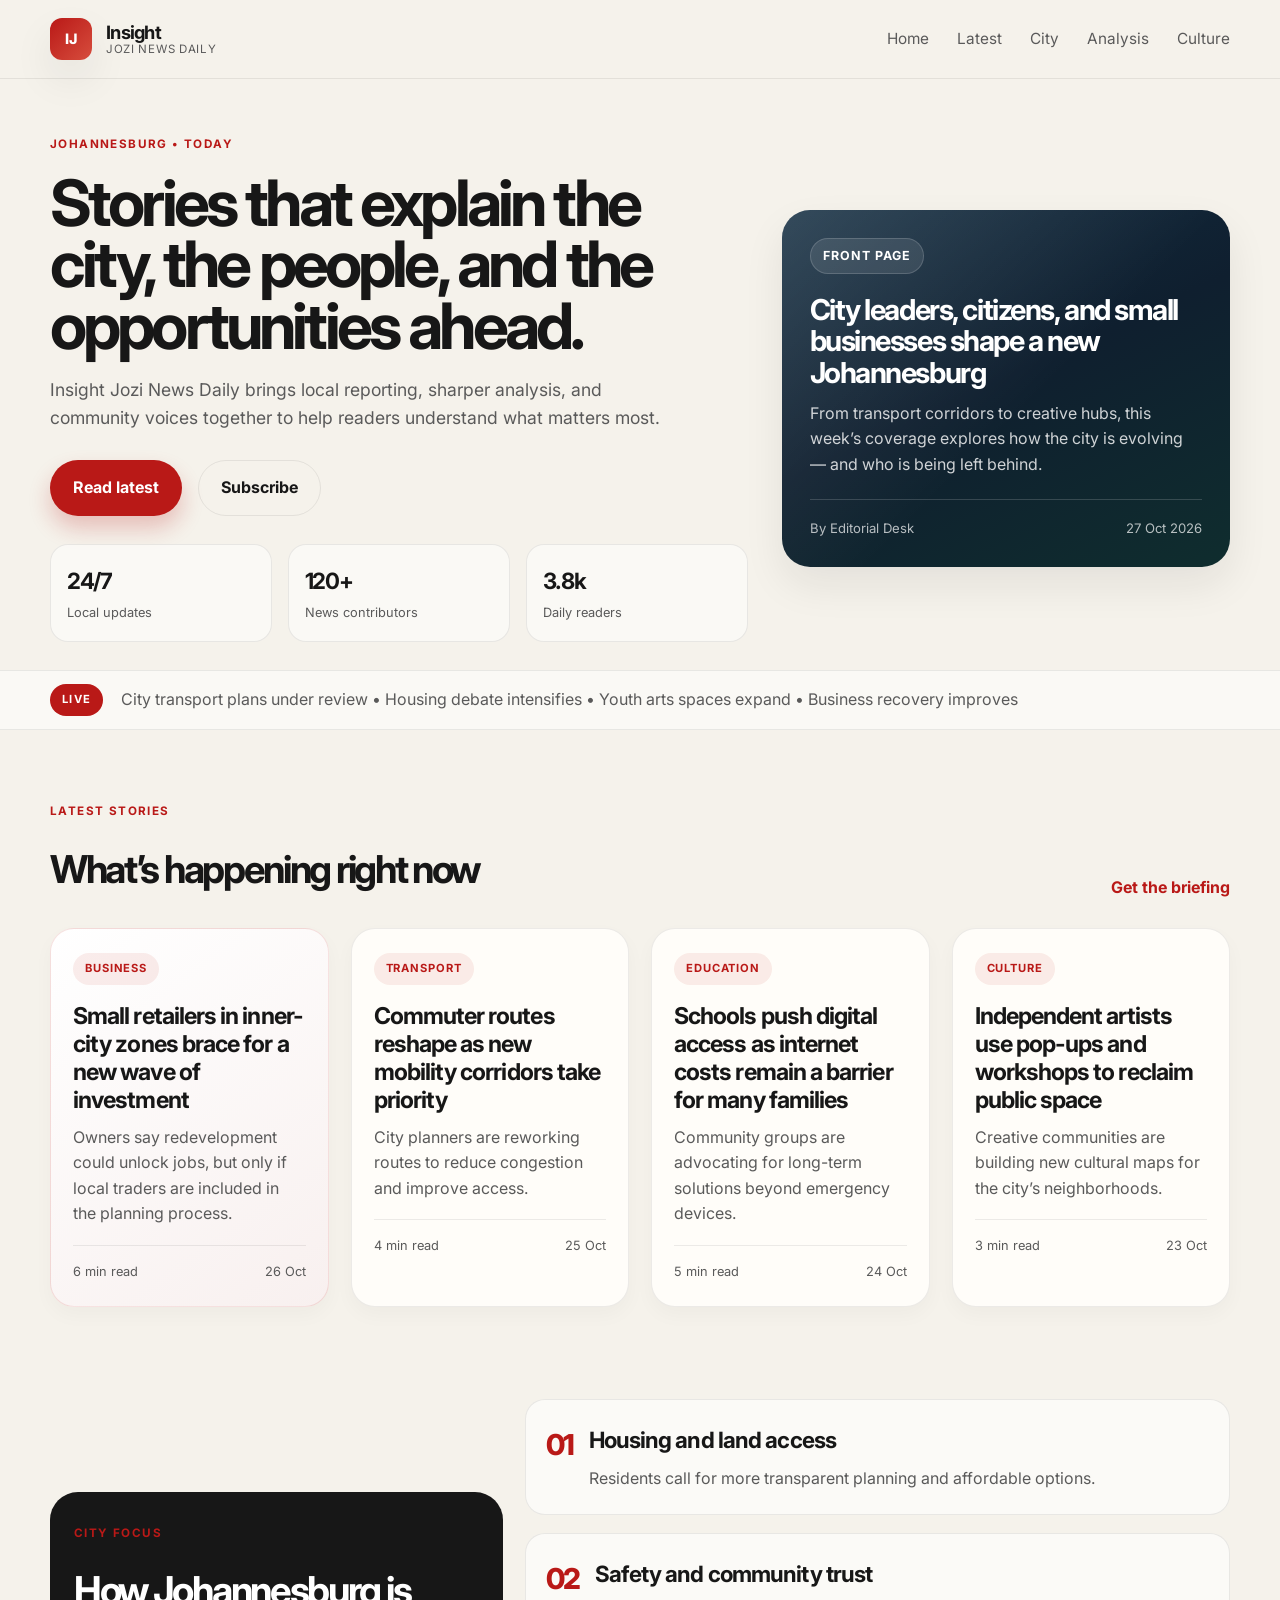
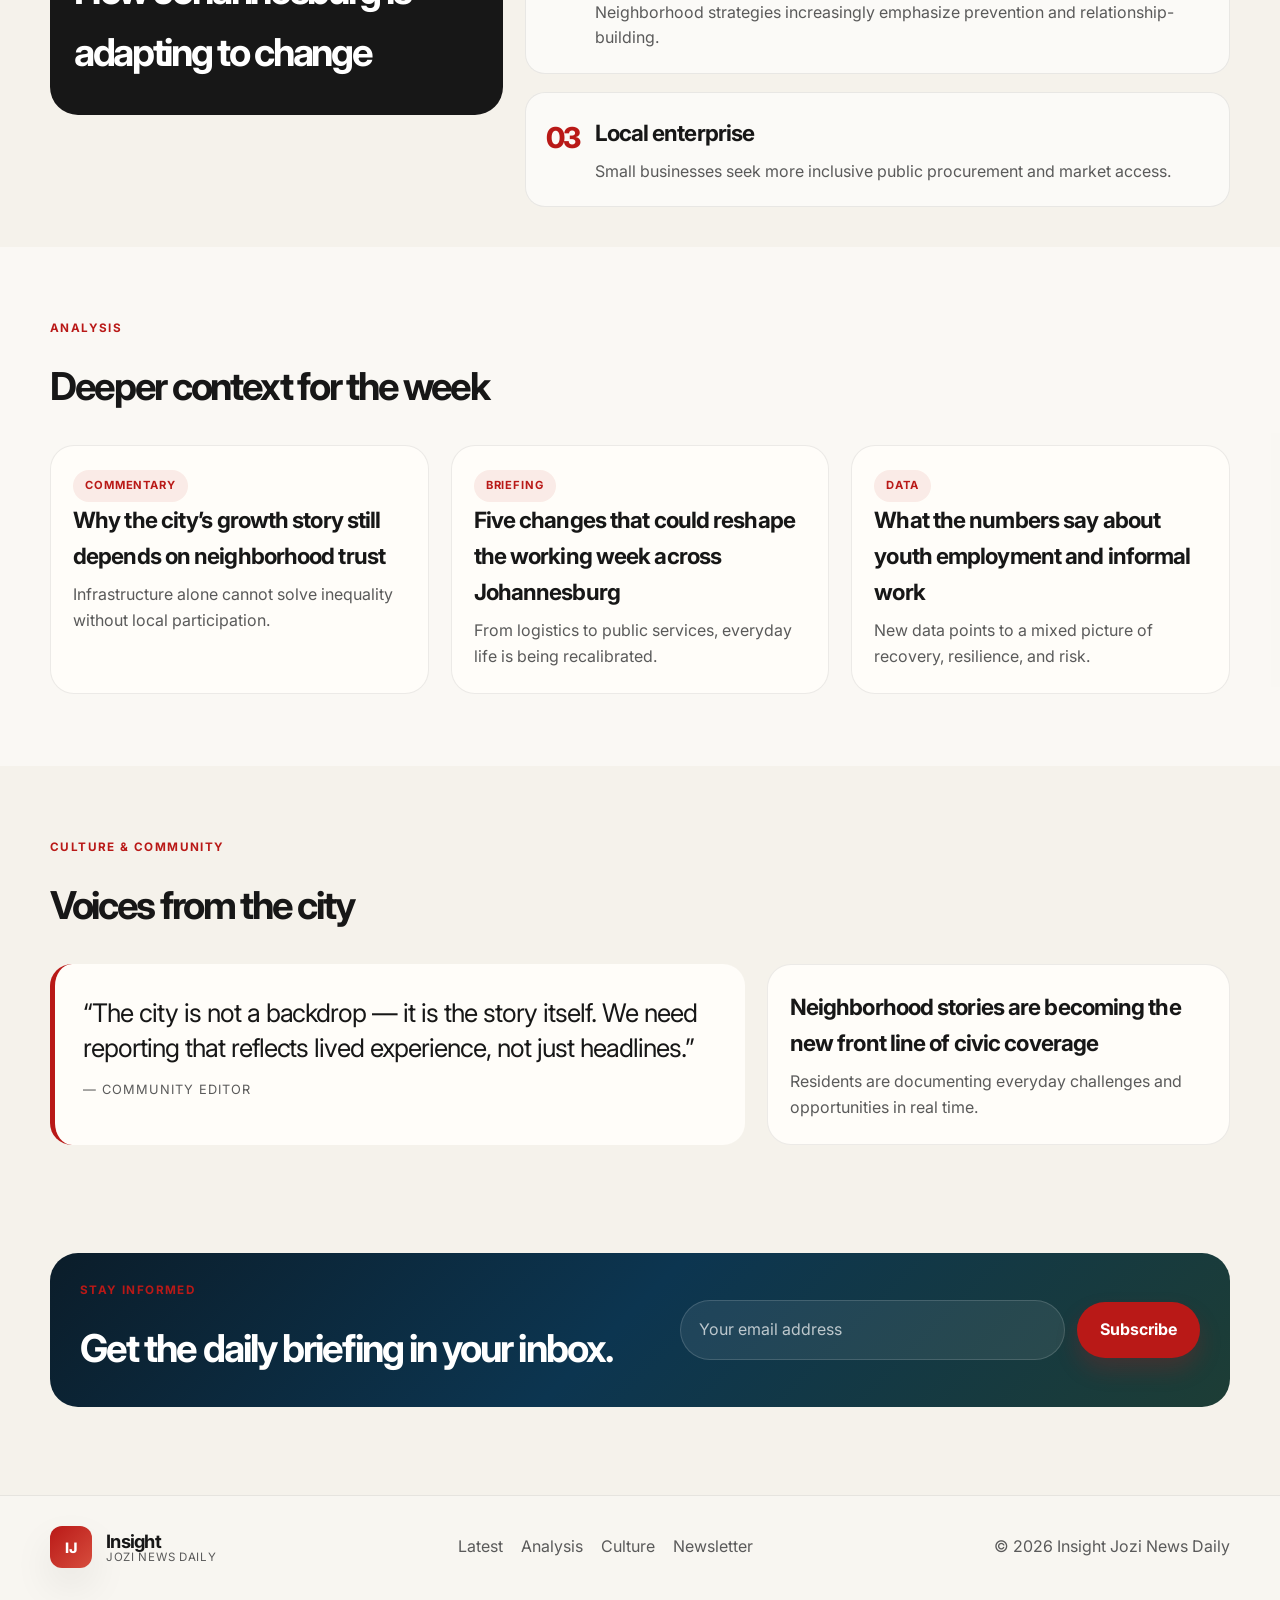
==== index.html @ 7a49689f "Create the initial static website for Insight Jozi News Daily and configure it for Netlify deploymen" ====
<!DOCTYPE html>
<html lang="en">
  <head>
    <meta charset="UTF-8" />
    <meta name="viewport" content="width=device-width, initial-scale=1.0" />
    <meta
      name="description"
      content="Insight Jozi News Daily — independent reporting, local stories, and community insight from Johannesburg."
    />
    <title>Insight Jozi News Daily</title>
    <link rel="preconnect" href="https://fonts.googleapis.com" />
    <link rel="preconnect" href="https://fonts.gstatic.com" crossorigin />
    <link
      href="https://fonts.googleapis.com/css2?family=Inter:wght@400;500;600;700;800;900&display=swap"
      rel="stylesheet"
    />
    <link rel="stylesheet" href="styles.css" />
  </head>
  <body>
    <header class="site-header">
      <div class="container nav-wrap">
        <a class="brand" href="#top" aria-label="Insight Jozi News Daily home">
          <span class="brand-mark">IJ</span>
          <span class="brand-text">
            <strong>Insight</strong>
            <small>Jozi News Daily</small>
          </span>
        </a>

        <nav class="main-nav" aria-label="Main navigation">
          <a href="#top">Home</a>
          <a href="#latest">Latest</a>
          <a href="#cities">City</a>
          <a href="#analysis">Analysis</a>
          <a href="#culture">Culture</a>
        </nav>

        <button class="menu-toggle" aria-label="Toggle menu">Menu</button>
      </div>
    </header>

    <main id="top">
      <section class="hero">
        <div class="container hero-grid">
          <div class="hero-copy">
            <p class="eyebrow">Johannesburg • Today</p>
            <h1>Stories that explain the city, the people, and the opportunities ahead.</h1>
            <p class="lede">
              Insight Jozi News Daily brings local reporting, sharper analysis, and
              community voices together to help readers understand what matters most.
            </p>
            <div class="hero-actions">
              <a class="btn btn-primary" href="#latest">Read latest</a>
              <a class="btn btn-secondary" href="#newsletter">Subscribe</a>
            </div>
            <ul class="hero-meta" aria-label="Key metrics">
              <li><strong>24/7</strong><span>Local updates</span></li>
              <li><strong>120+</strong><span>News contributors</span></li>
              <li><strong>3.8k</strong><span>Daily readers</span></li>
            </ul>
          </div>

          <aside class="hero-feature">
            <div class="feature-badge">Front page</div>
            <h2>City leaders, citizens, and small businesses shape a new Johannesburg</h2>
            <p>
              From transport corridors to creative hubs, this week’s coverage explores
              how the city is evolving — and who is being left behind.
            </p>
            <div class="feature-footer">
              <span>By Editorial Desk</span>
              <time datetime="2026-10-27">27 Oct 2026</time>
            </div>
          </aside>
        </div>
      </section>

      <section class="ticker">
        <div class="container ticker-inner">
          <span>Live</span>
          <div class="ticker-track">
            <p>City transport plans under review • Housing debate intensifies • Youth arts spaces expand • Business recovery improves</p>
          </div>
        </div>
      </section>

      <section id="latest" class="content-section">
        <div class="container section-head">
          <div>
            <p class="eyebrow">Latest stories</p>
            <h2>What’s happening right now</h2>
          </div>
          <a href="#newsletter" class="section-link">Get the briefing</a>
        </div>

        <div class="container cards-grid">
          <article class="story-card featured-story">
            <div class="story-tag">Business</div>
            <h3>Small retailers in inner-city zones brace for a new wave of investment</h3>
            <p>
              Owners say redevelopment could unlock jobs, but only if local traders are
              included in the planning process.
            </p>
            <div class="story-meta">
              <span>6 min read</span>
              <time datetime="2026-10-26">26 Oct</time>
            </div>
          </article>

          <article class="story-card">
            <div class="story-tag">Transport</div>
            <h3>Commuter routes reshape as new mobility corridors take priority</h3>
            <p>City planners are reworking routes to reduce congestion and improve access.</p>
            <div class="story-meta">
              <span>4 min read</span>
              <time datetime="2026-10-25">25 Oct</time>
            </div>
          </article>

          <article class="story-card">
            <div class="story-tag">Education</div>
            <h3>Schools push digital access as internet costs remain a barrier for many families</h3>
            <p>Community groups are advocating for long-term solutions beyond emergency devices.</p>
            <div class="story-meta">
              <span>5 min read</span>
              <time datetime="2026-10-24">24 Oct</time>
            </div>
          </article>

          <article class="story-card">
            <div class="story-tag">Culture</div>
            <h3>Independent artists use pop-ups and workshops to reclaim public space</h3>
            <p>Creative communities are building new cultural maps for the city’s neighborhoods.</p>
            <div class="story-meta">
              <span>3 min read</span>
              <time datetime="2026-10-23">23 Oct</time>
            </div>
          </article>
        </div>
      </section>

      <section id="cities" class="spotlight">
        <div class="container spotlight-grid">
          <div class="spotlight-panel">
            <p class="eyebrow">City focus</p>
            <h2>How Johannesburg is adapting to change</h2>
          </div>

          <div class="spotlight-list">
            <div class="spotlight-item">
              <span class="item-number">01</span>
              <div>
                <h3>Housing and land access</h3>
                <p>Residents call for more transparent planning and affordable options.</p>
              </div>
            </div>
            <div class="spotlight-item">
              <span class="item-number">02</span>
              <div>
                <h3>Safety and community trust</h3>
                <p>Neighborhood strategies increasingly emphasize prevention and relationship-building.</p>
              </div>
            </div>
            <div class="spotlight-item">
              <span class="item-number">03</span>
              <div>
                <h3>Local enterprise</h3>
                <p>Small businesses seek more inclusive public procurement and market access.</p>
              </div>
            </div>
          </div>
        </div>
      </section>

      <section id="analysis" class="content-section alt-bg">
        <div class="container section-head">
          <div>
            <p class="eyebrow">Analysis</p>
            <h2>Deeper context for the week</h2>
          </div>
        </div>

        <div class="container analysis-grid">
          <article class="analysis-card">
            <span class="badge">Commentary</span>
            <h3>Why the city’s growth story still depends on neighborhood trust</h3>
            <p>Infrastructure alone cannot solve inequality without local participation.</p>
          </article>
          <article class="analysis-card">
            <span class="badge">Briefing</span>
            <h3>Five changes that could reshape the working week across Johannesburg</h3>
            <p>From logistics to public services, everyday life is being recalibrated.</p>
          </article>
          <article class="analysis-card">
            <span class="badge">Data</span>
            <h3>What the numbers say about youth employment and informal work</h3>
            <p>New data points to a mixed picture of recovery, resilience, and risk.</p>
          </article>
        </div>
      </section>

      <section id="culture" class="content-section">
        <div class="container section-head">
          <div>
            <p class="eyebrow">Culture & community</p>
            <h2>Voices from the city</h2>
          </div>
        </div>

        <div class="container quote-grid">
          <blockquote>
            “The city is not a backdrop — it is the story itself. We need reporting that reflects lived experience, not just headlines.”
            <cite>— Community editor</cite>
          </blockquote>
          <div class="mini-article">
            <h3>Neighborhood stories are becoming the new front line of civic coverage</h3>
            <p>Residents are documenting everyday challenges and opportunities in real time.</p>
          </div>
        </div>
      </section>

      <section id="newsletter" class="newsletter">
        <div class="container newsletter-wrap">
          <div>
            <p class="eyebrow">Stay informed</p>
            <h2>Get the daily briefing in your inbox.</h2>
          </div>
          <form class="newsletter-form">
            <label class="sr-only" for="email">Email address</label>
            <input id="email" type="email" placeholder="Your email address" />
            <button type="submit" class="btn btn-primary">Subscribe</button>
          </form>
        </div>
      </section>
    </main>

    <footer class="site-footer">
      <div class="container footer-wrap">
        <div>
          <a class="brand footer-brand" href="#top">
            <span class="brand-mark">IJ</span>
            <span class="brand-text">
              <strong>Insight</strong>
              <small>Jozi News Daily</small>
            </span>
          </a>
        </div>
        <div class="footer-links">
          <a href="#latest">Latest</a>
          <a href="#analysis">Analysis</a>
          <a href="#culture">Culture</a>
          <a href="#newsletter">Newsletter</a>
        </div>
        <p>© 2026 Insight Jozi News Daily</p>
      </div>
    </footer>

    <script src="script.js"></script>
  </body>
</html>
---- styles.css ----
:root {
  --bg: #f5f2eb;
  --panel: #fffdf9;
  --panel-strong: #fff;
  --ink: #171717;
  --muted: #5a5a5a;
  --primary: #b91917;
  --primary-deep: #7f0d0d;
  --accent: #0e3a5c;
  --line: rgba(23, 23, 23, 0.08);
  --shadow: 0 18px 40px rgba(24, 24, 24, 0.08);
}

* {
  box-sizing: border-box;
}

html {
  scroll-behavior: smooth;
}

body {
  margin: 0;
  font-family: "Inter", sans-serif;
  background: var(--bg);
  color: var(--ink);
  line-height: 1.6;
}

a {
  color: inherit;
  text-decoration: none;
}

img {
  max-width: 100%;
  display: block;
}

button,
input {
  font: inherit;
}

.container {
  width: min(1180px, calc(100% - 32px));
  margin: 0 auto;
}

.site-header {
  position: sticky;
  top: 0;
  z-index: 10;
  background: rgba(245, 242, 235, 0.9);
  backdrop-filter: blur(8px);
  border-bottom: 1px solid var(--line);
}

.nav-wrap {
  display: flex;
  align-items: center;
  justify-content: space-between;
  min-height: 78px;
  gap: 24px;
}

.brand {
  display: inline-flex;
  align-items: center;
  gap: 14px;
}

.brand-mark {
  width: 42px;
  height: 42px;
  display: grid;
  place-items: center;
  border-radius: 12px;
  background: linear-gradient(135deg, var(--primary), #d74d3d);
  color: white;
  font-weight: 800;
  font-size: 0.9rem;
  box-shadow: var(--shadow);
}

.brand-text {
  display: flex;
  flex-direction: column;
  line-height: 1.05;
}

.brand-text strong {
  font-size: 1.15rem;
  letter-spacing: -0.04em;
}

.brand-text small {
  font-size: 0.72rem;
  color: var(--muted);
  letter-spacing: 0.06em;
  text-transform: uppercase;
}

.main-nav {
  display: flex;
  align-items: center;
  gap: 28px;
  color: var(--muted);
  font-size: 0.96rem;
}

.main-nav a {
  position: relative;
}

.main-nav a::after {
  content: "";
  position: absolute;
  left: 0;
  bottom: -8px;
  width: 100%;
  height: 2px;
  background: var(--primary);
  transform: scaleX(0);
  transform-origin: left;
  transition: transform 0.2s ease;
}

.main-nav a:hover::after,
.main-nav a:focus-visible::after {
  transform: scaleX(1);
}

.menu-toggle {
  display: none;
  border: 1px solid var(--line);
  background: rgba(255, 255, 255, 0.5);
  padding: 10px 14px;
  border-radius: 999px;
  cursor: pointer;
}

.hero {
  padding: 56px 0 28px;
}

.hero-grid {
  display: grid;
  grid-template-columns: 1.4fr 0.9fr;
  align-items: center;
  gap: 34px;
}

.eyebrow {
  margin: 0 0 18px;
  text-transform: uppercase;
  letter-spacing: 0.12em;
  font-size: 0.73rem;
  color: var(--primary);
  font-weight: 700;
}

.hero-copy h1 {
  margin: 0;
  font-size: clamp(2.7rem, 5vw, 5rem);
  line-height: 0.96;
  letter-spacing: -0.06em;
}

.lede {
  max-width: 620px;
  margin: 20px 0 0;
  font-size: 1.1rem;
  color: var(--muted);
}

.hero-actions {
  display: flex;
  flex-wrap: wrap;
  gap: 16px;
  margin-top: 28px;
}

.btn {
  display: inline-flex;
  align-items: center;
  justify-content: center;
  padding: 14px 22px;
  border: 1px solid transparent;
  border-radius: 999px;
  font-weight: 700;
  transition: transform 0.2s ease, box-shadow 0.2s ease;
}

.btn:hover,
.btn:focus-visible {
  transform: translateY(-1px);
}

.btn-primary {
  background: var(--primary);
  color: white;
  box-shadow: 0 12px 22px rgba(185, 25, 23, 0.24);
}

.btn-secondary {
  background: transparent;
  border-color: var(--line);
  color: var(--ink);
}

.hero-meta {
  list-style: none;
  padding: 0;
  margin: 28px 0 0;
  display: grid;
  grid-template-columns: repeat(3, minmax(0, 1fr));
  gap: 16px;
}

.hero-meta li {
  background: rgba(255, 255, 255, 0.5);
  border: 1px solid var(--line);
  border-radius: 18px;
  padding: 18px 16px;
  display: flex;
  flex-direction: column;
  gap: 4px;
}

.hero-meta strong {
  font-size: 1.4rem;
  letter-spacing: -0.06em;
}

.hero-meta span {
  color: var(--muted);
  font-size: 0.8rem;
}

.hero-feature {
  background: linear-gradient(155deg, #132d41, #0f1f2f 48%, #0f2d2e 100%);
  color: white;
  padding: 28px;
  border-radius: 28px;
  box-shadow: var(--shadow);
  position: relative;
  overflow: hidden;
}

.hero-feature::before {
  content: "";
  position: absolute;
  inset: 0;
  background: linear-gradient(135deg, rgba(255,255,255,0.14), transparent 55%);
}

.hero-feature > * {
  position: relative;
  z-index: 1;
}

.feature-badge {
  display: inline-block;
  background: rgba(255,255,255,0.1);
  border: 1px solid rgba(255,255,255,0.16);
  border-radius: 999px;
  padding: 7px 12px;
  font-size: 0.78rem;
  font-weight: 700;
  letter-spacing: 0.08em;
  text-transform: uppercase;
}

.hero-feature h2 {
  margin: 20px 0 12px;
  font-size: clamp(1.8rem, 2vw, 2.5rem);
  line-height: 1.1;
  letter-spacing: -0.05em;
}

.hero-feature p {
  margin: 0;
  color: rgba(255,255,255,0.8);
}

.feature-footer {
  margin-top: 22px;
  padding-top: 18px;
  border-top: 1px solid rgba(255,255,255,0.16);
  display: flex;
  justify-content: space-between;
  gap: 12px;
  font-size: 0.82rem;
  color: rgba(255,255,255,0.7);
}

.ticker {
  border-top: 1px solid var(--line);
  border-bottom: 1px solid var(--line);
  background: rgba(255,255,255,0.48);
}

.ticker-inner {
  display: flex;
  align-items: center;
  gap: 18px;
  min-height: 58px;
}

.ticker-inner > span {
  background: var(--primary);
  color: white;
  border-radius: 999px;
  padding: 7px 12px;
  font-size: 0.7rem;
  text-transform: uppercase;
  letter-spacing: 0.12em;
  font-weight: 700;
}

.ticker-track {
  overflow: hidden;
  white-space: nowrap;
}

.ticker-track p {
  margin: 0;
  color: var(--muted);
  animation: pulseScroll 18s linear infinite;
}

@keyframes pulseScroll {
  0% {
    transform: translateX(0);
  }
  100% {
    transform: translateX(-18%);
  }
}

.content-section {
  padding: 72px 0;
}

.section-head {
  display: flex;
  align-items: end;
  justify-content: space-between;
  gap: 20px;
  margin-bottom: 28px;
}

.section-head h2 {
  margin: 0;
  font-size: clamp(2rem, 3vw, 2.7rem);
  letter-spacing: -0.06em;
}

.section-link {
  color: var(--primary);
  font-weight: 700;
}

.cards-grid {
  display: grid;
  grid-template-columns: repeat(4, minmax(0, 1fr));
  gap: 22px;
}

.story-card {
  background: var(--panel);
  border: 1px solid var(--line);
  border-radius: 24px;
  padding: 24px 22px;
  box-shadow: 0 8px 20px rgba(23, 23, 23, 0.03);
}

.featured-story {
  background: linear-gradient(145deg, #fff, #f8f0ef);
  border-color: rgba(185, 25, 23, 0.12);
}

.story-tag,
.badge {
  display: inline-block;
  background: rgba(185, 25, 23, 0.08);
  color: var(--primary);
  border-radius: 999px;
  font-size: 0.7rem;
  font-weight: 700;
  padding: 7px 12px;
  letter-spacing: 0.08em;
  text-transform: uppercase;
}

.story-card h3 {
  margin: 18px 0 10px;
  font-size: 1.45rem;
  line-height: 1.2;
  letter-spacing: -0.04em;
}

.story-card p,
.analysis-card p,
.mini-article p,
.spotlight-item p {
  margin: 0;
  color: var(--muted);
}

.story-meta {
  margin-top: 18px;
  padding-top: 16px;
  border-top: 1px solid var(--line);
  display: flex;
  justify-content: space-between;
  gap: 12px;
  color: var(--muted);
  font-size: 0.8rem;
}

.spotlight {
  padding: 20px 0 40px;
}

.spotlight-grid {
  display: grid;
  grid-template-columns: 0.9fr 1.4fr;
  gap: 22px;
  align-items: center;
}

.spotlight-panel {
  background: var(--ink);
  color: white;
  border-radius: 28px;
  padding: 32px 24px;
}

.spotlight-panel h2 {
  margin: 0;
  letter-spacing: -0.06em;
  font-size: clamp(2rem, 3vw, 2.8rem);
}

.spotlight-list {
  display: grid;
  gap: 18px;
}

.spotlight-item {
  display: grid;
  grid-template-columns: auto 1fr;
  gap: 16px;
  padding: 22px 20px;
  background: rgba(255,255,255,0.58);
  border: 1px solid var(--line);
  border-radius: 20px;
}

.item-number {
  color: var(--primary);
  font-weight: 800;
  font-size: 1.8rem;
  letter-spacing: -0.08em;
}

.spotlight-item h3,
.analysis-card h3,
.mini-article h3 {
  margin: 0 0 8px;
  letter-spacing: -0.04em;
  font-size: 1.4rem;
}

.alt-bg {
  background: rgba(255,255,255,0.42);
}

.analysis-grid {
  display: grid;
  grid-template-columns: repeat(3, minmax(0, 1fr));
  gap: 22px;
}

.analysis-card,
.mini-article {
  background: var(--panel);
  border: 1px solid var(--line);
  border-radius: 24px;
  padding: 24px 22px;
}

.quote-grid {
  display: grid;
  grid-template-columns: 1.2fr 0.8fr;
  gap: 22px;
}

blockquote {
  margin: 0;
  padding: 32px 28px;
  border-left: 5px solid var(--primary);
  background: var(--panel);
  border-radius: 22px;
  font-size: clamp(1.2rem, 2vw, 1.8rem);
  line-height: 1.35;
  letter-spacing: -0.04em;
}

blockquote cite {
  display: block;
  margin-top: 16px;
  color: var(--muted);
  font-size: 0.8rem;
  font-style: normal;
  letter-spacing: 0.08em;
  text-transform: uppercase;
}

.newsletter {
  padding: 36px 0 88px;
}

.newsletter-wrap {
  background: linear-gradient(135deg, #0b1d2a, #0c3550 48%, #1d3d35);
  color: white;
  border-radius: 28px;
  padding: 28px 30px;
  display: flex;
  justify-content: space-between;
  align-items: center;
  gap: 24px;
}

.newsletter-wrap h2 {
  margin: 0;
  font-size: clamp(2rem, 3vw, 2.8rem);
  letter-spacing: -0.05em;
}

.newsletter-form {
  display: flex;
  align-items: center;
  gap: 12px;
  width: min(100%, 520px);
}

.newsletter-form input {
  flex: 1;
  min-width: 0;
  background: rgba(255,255,255,0.08);
  border: 1px solid rgba(255,255,255,0.15);
  color: white;
  padding: 16px 18px;
  border-radius: 999px;
}

.newsletter-form input::placeholder {
  color: rgba(255,255,255,0.7);
}

.site-footer {
  border-top: 1px solid var(--line);
  padding: 30px 0 50px;
  background: rgba(255,255,255,0.3);
}

.footer-wrap {
  display: flex;
  align-items: center;
  justify-content: space-between;
  gap: 24px;
  flex-wrap: wrap;
}

.footer-brand {
  display: inline-flex;
}

.footer-links {
  display: flex;
  flex-wrap: wrap;
  gap: 18px;
  color: var(--muted);
}

.site-footer p {
  margin: 0;
  color: var(--muted);
}

.sr-only {
  position: absolute;
  width: 1px;
  height: 1px;
  padding: 0;
  margin: -1px;
  overflow: hidden;
  clip: rect(0, 0, 0, 0);
  white-space: nowrap;
  border: 0;
}

@media (max-width: 900px) {
  .hero-grid,
  .spotlight-grid,
  .quote-grid,
  .newsletter-wrap {
    grid-template-columns: 1fr;
    display: grid;
  }

  .cards-grid,
  .analysis-grid {
    grid-template-columns: repeat(2, minmax(0, 1fr));
  }

  .main-nav {
    display: none;
  }

  .menu-toggle {
    display: inline-flex;
  }

  .main-nav.open {
    display: flex;
    position: absolute;
    top: 78px;
    left: 16px;
    right: 16px;
    background: rgba(255,255,255,0.98);
    border: 1px solid var(--line);
    border-radius: 18px;
    padding: 20px 18px;
    flex-direction: column;
    box-shadow: var(--shadow);
  }
}

@media (max-width: 640px) {
  .cards-grid,
  .analysis-grid,
  .hero-meta {
    grid-template-columns: 1fr;
  }

  .section-head,
  .footer-wrap,
  .newsletter-form {
    flex-direction: column;
    align-items: flex-start;
  }

  .newsletter-form {
    width: 100%;
  }

  .newsletter-form input,
  .newsletter-form button {
    width: 100%;
  }
}
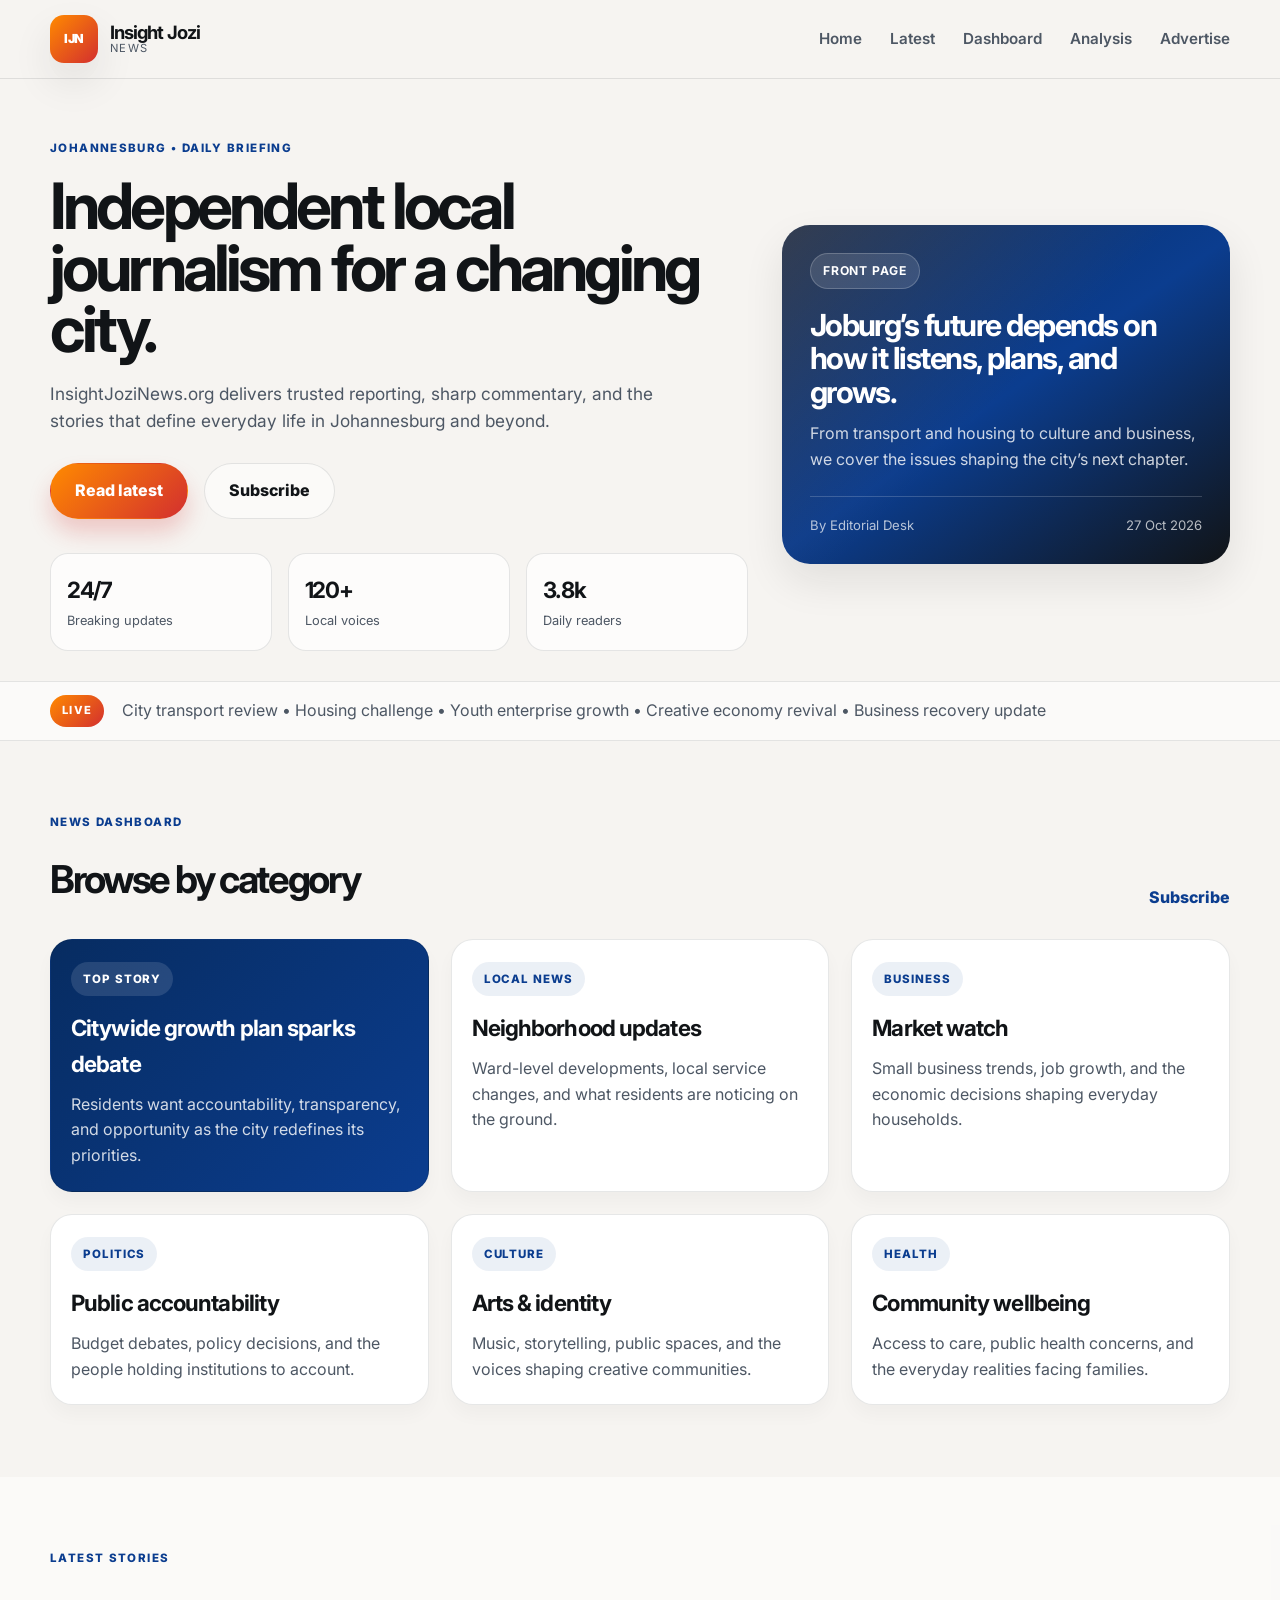
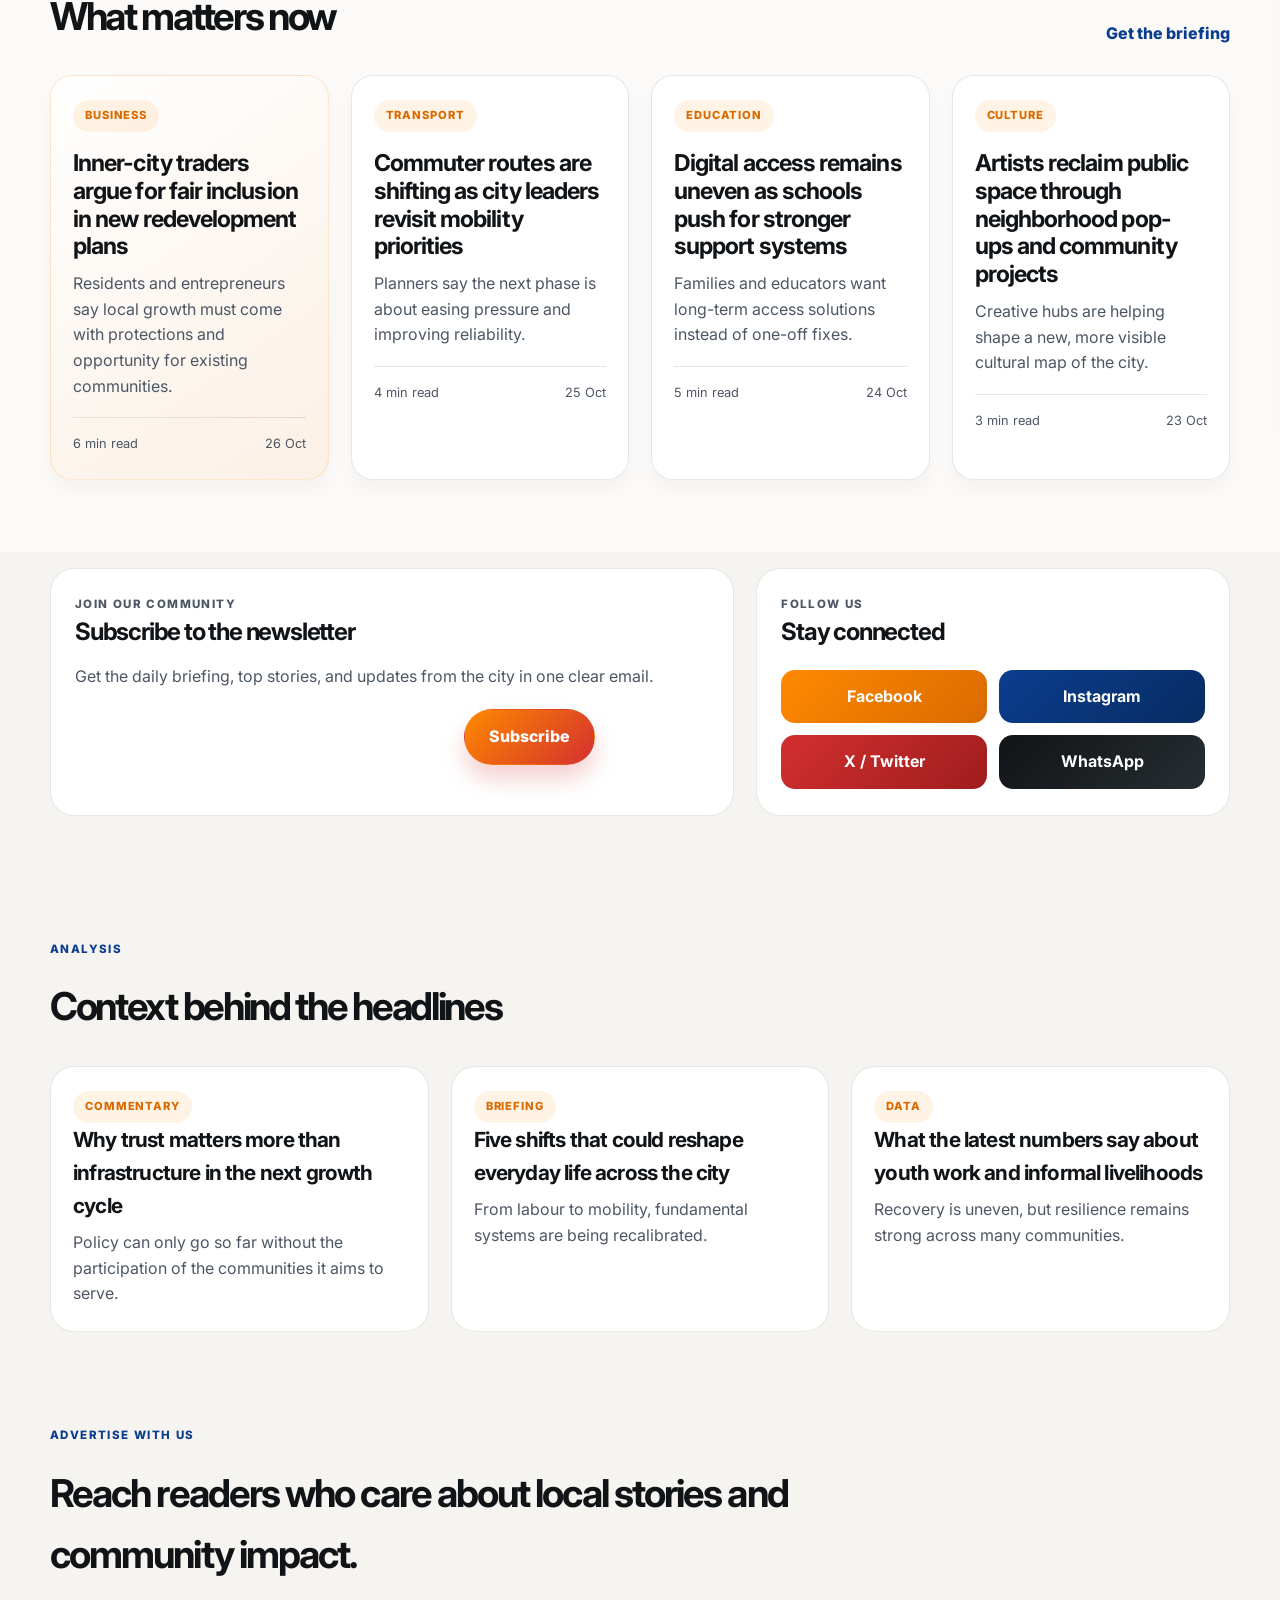
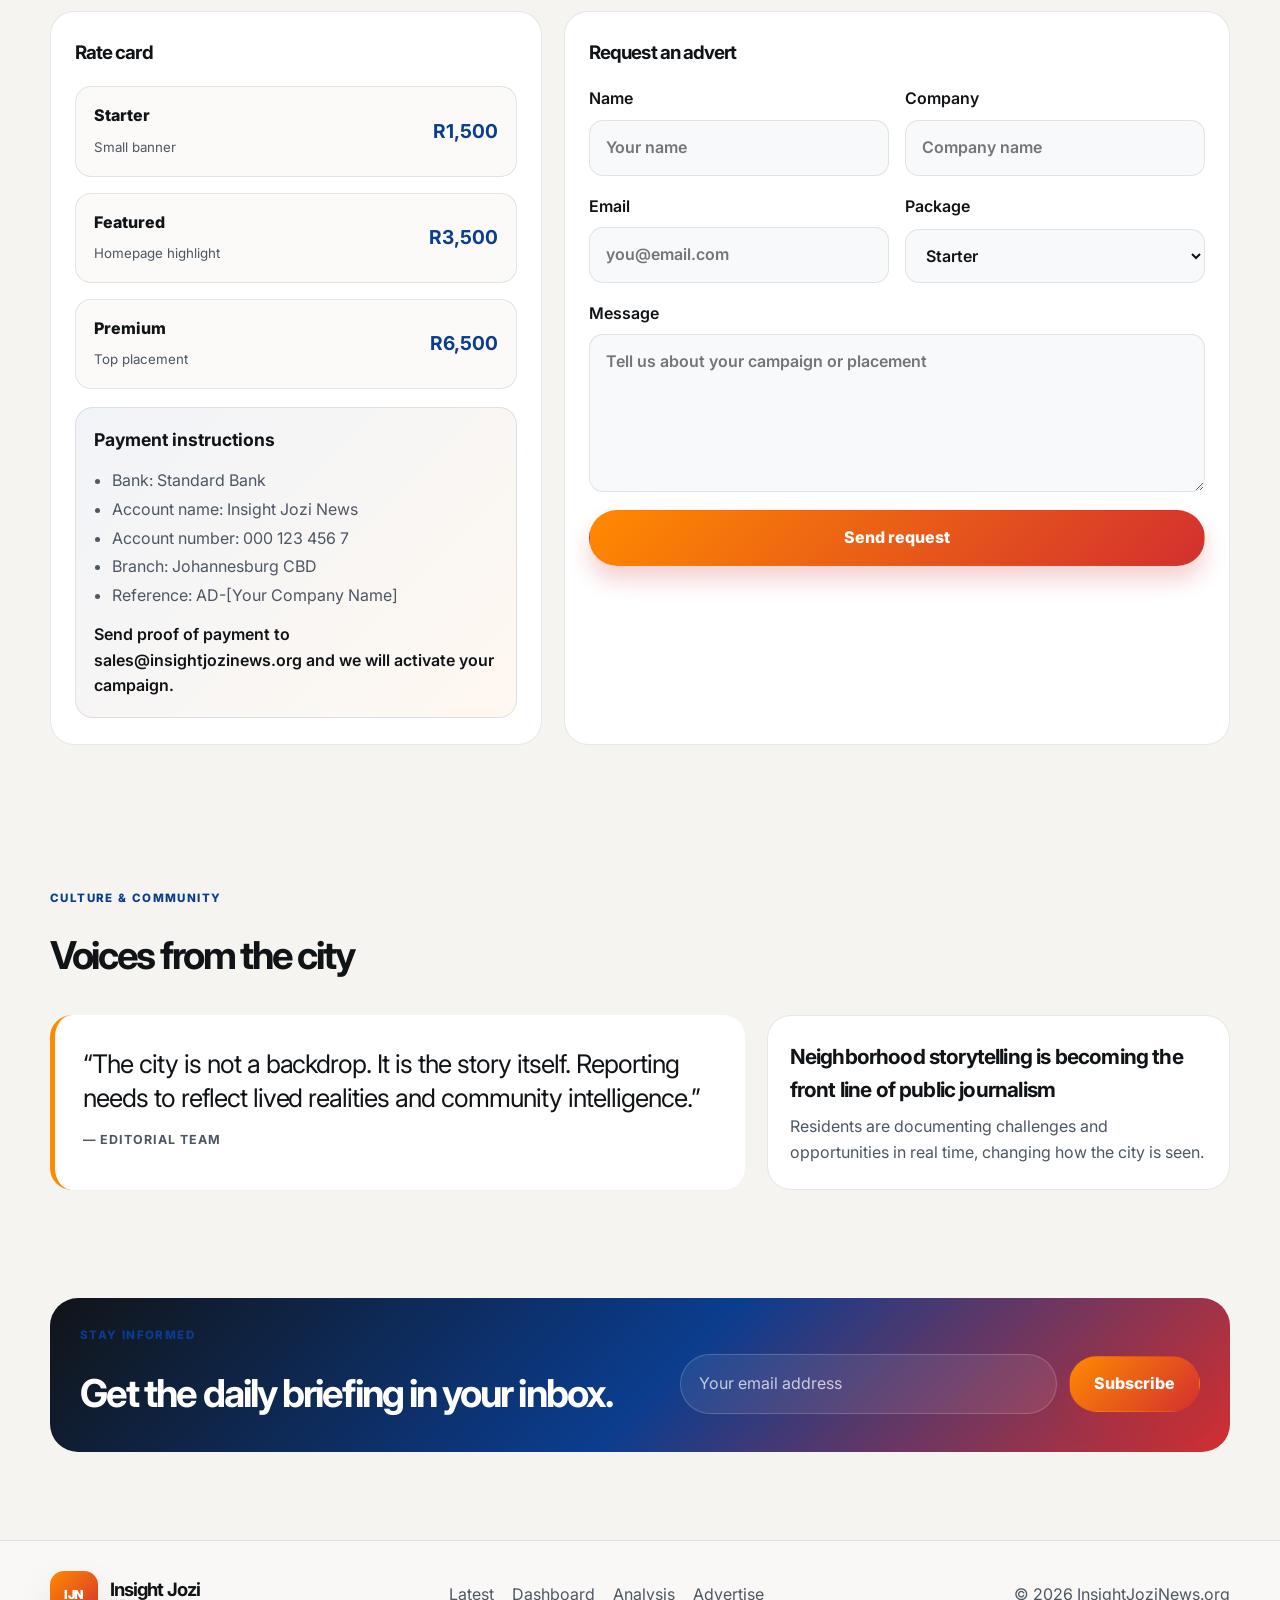
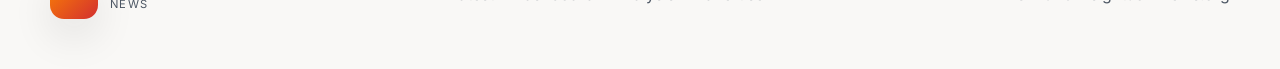
==== commit 1d42339a: "Add dashboard categories, newsletter follow buttons, and an advertiser section with a simple rate ca" ====
--- a/index.html
+++ b/index.html
@@ -5,9 +5,9 @@
     <meta name="viewport" content="width=device-width, initial-scale=1.0" />
     <meta
       name="description"
-      content="Insight Jozi News Daily — independent reporting, local stories, and community insight from Johannesburg."
+      content="Insight Jozi News — local reporting, analysis, community stories, subscriptions, and advertising from Johannesburg and beyond."
     />
-    <title>Insight Jozi News Daily</title>
+    <title>Insight Jozi News | InsightJoziNews.org</title>
     <link rel="preconnect" href="https://fonts.googleapis.com" />
     <link rel="preconnect" href="https://fonts.gstatic.com" crossorigin />
     <link
@@ -19,20 +19,20 @@
   <body>
     <header class="site-header">
       <div class="container nav-wrap">
-        <a class="brand" href="#top" aria-label="Insight Jozi News Daily home">
-          <span class="brand-mark">IJ</span>
+        <a class="brand" href="#top" aria-label="Insight Jozi News home">
+          <span class="brand-mark">IJN</span>
           <span class="brand-text">
-            <strong>Insight</strong>
-            <small>Jozi News Daily</small>
+            <strong>Insight Jozi</strong>
+            <small>News</small>
           </span>
         </a>
 
         <nav class="main-nav" aria-label="Main navigation">
           <a href="#top">Home</a>
           <a href="#latest">Latest</a>
-          <a href="#cities">City</a>
+          <a href="#dashboard">Dashboard</a>
           <a href="#analysis">Analysis</a>
-          <a href="#culture">Culture</a>
+          <a href="#advertise">Advertise</a>
         </nav>
 
         <button class="menu-toggle" aria-label="Toggle menu">Menu</button>
@@ -43,29 +43,27 @@
       <section class="hero">
         <div class="container hero-grid">
           <div class="hero-copy">
-            <p class="eyebrow">Johannesburg • Today</p>
-            <h1>Stories that explain the city, the people, and the opportunities ahead.</h1>
+            <p class="eyebrow">Johannesburg • Daily briefing</p>
+            <h1>Independent local journalism for a changing city.</h1>
             <p class="lede">
-              Insight Jozi News Daily brings local reporting, sharper analysis, and
-              community voices together to help readers understand what matters most.
+              InsightJoziNews.org delivers trusted reporting, sharp commentary, and the stories that define everyday life in Johannesburg and beyond.
             </p>
             <div class="hero-actions">
               <a class="btn btn-primary" href="#latest">Read latest</a>
               <a class="btn btn-secondary" href="#newsletter">Subscribe</a>
             </div>
-            <ul class="hero-meta" aria-label="Key metrics">
-              <li><strong>24/7</strong><span>Local updates</span></li>
-              <li><strong>120+</strong><span>News contributors</span></li>
+            <ul class="hero-meta" aria-label="News stats">
+              <li><strong>24/7</strong><span>Breaking updates</span></li>
+              <li><strong>120+</strong><span>Local voices</span></li>
               <li><strong>3.8k</strong><span>Daily readers</span></li>
             </ul>
           </div>
 
           <aside class="hero-feature">
             <div class="feature-badge">Front page</div>
-            <h2>City leaders, citizens, and small businesses shape a new Johannesburg</h2>
+            <h2>Joburg’s future depends on how it listens, plans, and grows.</h2>
             <p>
-              From transport corridors to creative hubs, this week’s coverage explores
-              how the city is evolving — and who is being left behind.
+              From transport and housing to culture and business, we cover the issues shaping the city’s next chapter.
             </p>
             <div class="feature-footer">
               <span>By Editorial Desk</span>
@@ -79,16 +77,64 @@
         <div class="container ticker-inner">
           <span>Live</span>
           <div class="ticker-track">
-            <p>City transport plans under review • Housing debate intensifies • Youth arts spaces expand • Business recovery improves</p>
-          </div>
-        </div>
-      </section>
-
-      <section id="latest" class="content-section">
+            <p>City transport review • Housing challenge • Youth enterprise growth • Creative economy revival • Business recovery update</p>
+          </div>
+        </div>
+      </section>
+
+      <section id="dashboard" class="content-section">
         <div class="container section-head">
           <div>
+            <p class="eyebrow">News dashboard</p>
+            <h2>Browse by category</h2>
+          </div>
+          <a href="#newsletter" class="section-link">Subscribe</a>
+        </div>
+
+        <div class="container dashboard-grid">
+          <article class="dashboard-card dashboard-feature">
+            <span class="dashboard-tag">Top story</span>
+            <h3>Citywide growth plan sparks debate</h3>
+            <p>Residents want accountability, transparency, and opportunity as the city redefines its priorities.</p>
+          </article>
+
+          <article class="dashboard-card">
+            <span class="dashboard-tag alt">Local news</span>
+            <h3>Neighborhood updates</h3>
+            <p>Ward-level developments, local service changes, and what residents are noticing on the ground.</p>
+          </article>
+
+          <article class="dashboard-card">
+            <span class="dashboard-tag alt">Business</span>
+            <h3>Market watch</h3>
+            <p>Small business trends, job growth, and the economic decisions shaping everyday households.</p>
+          </article>
+
+          <article class="dashboard-card">
+            <span class="dashboard-tag alt">Politics</span>
+            <h3>Public accountability</h3>
+            <p>Budget debates, policy decisions, and the people holding institutions to account.</p>
+          </article>
+
+          <article class="dashboard-card">
+            <span class="dashboard-tag alt">Culture</span>
+            <h3>Arts & identity</h3>
+            <p>Music, storytelling, public spaces, and the voices shaping creative communities.</p>
+          </article>
+
+          <article class="dashboard-card">
+            <span class="dashboard-tag alt">Health</span>
+            <h3>Community wellbeing</h3>
+            <p>Access to care, public health concerns, and the everyday realities facing families.</p>
+          </article>
+        </div>
+      </section>
+
+      <section id="latest" class="content-section alt-bg">
+        <div class="container section-head">
+          <div>
             <p class="eyebrow">Latest stories</p>
-            <h2>What’s happening right now</h2>
+            <h2>What matters now</h2>
           </div>
           <a href="#newsletter" class="section-link">Get the briefing</a>
         </div>
@@ -96,10 +142,9 @@
         <div class="container cards-grid">
           <article class="story-card featured-story">
             <div class="story-tag">Business</div>
-            <h3>Small retailers in inner-city zones brace for a new wave of investment</h3>
+            <h3>Inner-city traders argue for fair inclusion in new redevelopment plans</h3>
             <p>
-              Owners say redevelopment could unlock jobs, but only if local traders are
-              included in the planning process.
+              Residents and entrepreneurs say local growth must come with protections and opportunity for existing communities.
             </p>
             <div class="story-meta">
               <span>6 min read</span>
@@ -109,8 +154,8 @@
 
           <article class="story-card">
             <div class="story-tag">Transport</div>
-            <h3>Commuter routes reshape as new mobility corridors take priority</h3>
-            <p>City planners are reworking routes to reduce congestion and improve access.</p>
+            <h3>Commuter routes are shifting as city leaders revisit mobility priorities</h3>
+            <p>Planners say the next phase is about easing pressure and improving reliability.</p>
             <div class="story-meta">
               <span>4 min read</span>
               <time datetime="2026-10-25">25 Oct</time>
@@ -119,8 +164,8 @@
 
           <article class="story-card">
             <div class="story-tag">Education</div>
-            <h3>Schools push digital access as internet costs remain a barrier for many families</h3>
-            <p>Community groups are advocating for long-term solutions beyond emergency devices.</p>
+            <h3>Digital access remains uneven as schools push for stronger support systems</h3>
+            <p>Families and educators want long-term access solutions instead of one-off fixes.</p>
             <div class="story-meta">
               <span>5 min read</span>
               <time datetime="2026-10-24">24 Oct</time>
@@ -129,8 +174,8 @@
 
           <article class="story-card">
             <div class="story-tag">Culture</div>
-            <h3>Independent artists use pop-ups and workshops to reclaim public space</h3>
-            <p>Creative communities are building new cultural maps for the city’s neighborhoods.</p>
+            <h3>Artists reclaim public space through neighborhood pop-ups and community projects</h3>
+            <p>Creative hubs are helping shape a new, more visible cultural map of the city.</p>
             <div class="story-meta">
               <span>3 min read</span>
               <time datetime="2026-10-23">23 Oct</time>
@@ -139,63 +184,142 @@
         </div>
       </section>
 
-      <section id="cities" class="spotlight">
-        <div class="container spotlight-grid">
-          <div class="spotlight-panel">
-            <p class="eyebrow">City focus</p>
-            <h2>How Johannesburg is adapting to change</h2>
-          </div>
-
-          <div class="spotlight-list">
-            <div class="spotlight-item">
-              <span class="item-number">01</span>
-              <div>
-                <h3>Housing and land access</h3>
-                <p>Residents call for more transparent planning and affordable options.</p>
-              </div>
-            </div>
-            <div class="spotlight-item">
-              <span class="item-number">02</span>
-              <div>
-                <h3>Safety and community trust</h3>
-                <p>Neighborhood strategies increasingly emphasize prevention and relationship-building.</p>
-              </div>
-            </div>
-            <div class="spotlight-item">
-              <span class="item-number">03</span>
-              <div>
-                <h3>Local enterprise</h3>
-                <p>Small businesses seek more inclusive public procurement and market access.</p>
-              </div>
-            </div>
-          </div>
-        </div>
-      </section>
-
-      <section id="analysis" class="content-section alt-bg">
+      <section class="subscribe-wrap">
+        <div class="container subscribe-grid">
+          <div class="subscribe-panel">
+            <p class="eyebrow">Join our community</p>
+            <h2>Subscribe to the newsletter</h2>
+            <p>Get the daily briefing, top stories, and updates from the city in one clear email.</p>
+            <form class="newsletter-form">
+              <label class="sr-only" for="newsletter-email">Email address</label>
+              <input id="newsletter-email" type="email" placeholder="Your email address" />
+              <button type="submit" class="btn btn-primary">Subscribe</button>
+            </form>
+          </div>
+
+          <div class="follow-panel">
+            <p class="eyebrow">Follow us</p>
+            <h2>Stay connected</h2>
+            <div class="social-list">
+              <a href="#" class="social-btn social-orange">Facebook</a>
+              <a href="#" class="social-btn social-blue">Instagram</a>
+              <a href="#" class="social-btn social-red">X / Twitter</a>
+              <a href="#" class="social-btn social-charcoal">WhatsApp</a>
+            </div>
+          </div>
+        </div>
+      </section>
+
+      <section id="analysis" class="content-section">
         <div class="container section-head">
           <div>
             <p class="eyebrow">Analysis</p>
-            <h2>Deeper context for the week</h2>
+            <h2>Context behind the headlines</h2>
           </div>
         </div>
 
         <div class="container analysis-grid">
           <article class="analysis-card">
             <span class="badge">Commentary</span>
-            <h3>Why the city’s growth story still depends on neighborhood trust</h3>
-            <p>Infrastructure alone cannot solve inequality without local participation.</p>
+            <h3>Why trust matters more than infrastructure in the next growth cycle</h3>
+            <p>Policy can only go so far without the participation of the communities it aims to serve.</p>
           </article>
           <article class="analysis-card">
             <span class="badge">Briefing</span>
-            <h3>Five changes that could reshape the working week across Johannesburg</h3>
-            <p>From logistics to public services, everyday life is being recalibrated.</p>
+            <h3>Five shifts that could reshape everyday life across the city</h3>
+            <p>From labour to mobility, fundamental systems are being recalibrated.</p>
           </article>
           <article class="analysis-card">
             <span class="badge">Data</span>
-            <h3>What the numbers say about youth employment and informal work</h3>
-            <p>New data points to a mixed picture of recovery, resilience, and risk.</p>
-          </article>
+            <h3>What the latest numbers say about youth work and informal livelihoods</h3>
+            <p>Recovery is uneven, but resilience remains strong across many communities.</p>
+          </article>
+        </div>
+      </section>
+
+      <section id="advertise" class="advertise-section">
+        <div class="container advertise-header">
+          <p class="eyebrow">Advertise with us</p>
+          <h2>Reach readers who care about local stories and community impact.</h2>
+        </div>
+
+        <div class="container advertise-grid">
+          <div class="ratecard-panel">
+            <h3>Rate card</h3>
+            <div class="rate-list">
+              <div class="rate-item">
+                <div>
+                  <span class="rate-name">Starter</span>
+                  <small>Small banner</small>
+                </div>
+                <strong>R1,500</strong>
+              </div>
+              <div class="rate-item">
+                <div>
+                  <span class="rate-name">Featured</span>
+                  <small>Homepage highlight</small>
+                </div>
+                <strong>R3,500</strong>
+              </div>
+              <div class="rate-item">
+                <div>
+                  <span class="rate-name">Premium</span>
+                  <small>Top placement</small>
+                </div>
+                <strong>R6,500</strong>
+              </div>
+            </div>
+
+            <div class="payment-box">
+              <h4>Payment instructions</h4>
+              <ul>
+                <li>Bank: Standard Bank</li>
+                <li>Account name: Insight Jozi News</li>
+                <li>Account number: 000 123 456 7</li>
+                <li>Branch: Johannesburg CBD</li>
+                <li>Reference: AD-[Your Company Name]</li>
+              </ul>
+              <p>Send proof of payment to sales@insightjozinews.org and we will activate your campaign.</p>
+            </div>
+          </div>
+
+          <div class="advert-form-panel">
+            <h3>Request an advert</h3>
+            <form class="ad-form">
+              <div class="field-row">
+                <label>
+                  <span>Name</span>
+                  <input type="text" name="name" placeholder="Your name" />
+                </label>
+                <label>
+                  <span>Company</span>
+                  <input type="text" name="company" placeholder="Company name" />
+                </label>
+              </div>
+
+              <div class="field-row">
+                <label>
+                  <span>Email</span>
+                  <input type="email" name="email" placeholder="you@email.com" />
+                </label>
+                <label>
+                  <span>Package</span>
+                  <select name="package">
+                    <option>Starter</option>
+                    <option>Featured</option>
+                    <option>Premium</option>
+                  </select>
+                </label>
+              </div>
+
+              <label>
+                <span>Message</span>
+                <textarea name="message" rows="5" placeholder="Tell us about your campaign or placement"></textarea>
+              </label>
+
+              <button type="submit" class="btn btn-primary">Send request</button>
+            </form>
+          </div>
         </div>
       </section>
 
@@ -209,12 +333,12 @@
 
         <div class="container quote-grid">
           <blockquote>
-            “The city is not a backdrop — it is the story itself. We need reporting that reflects lived experience, not just headlines.”
-            <cite>— Community editor</cite>
+            “The city is not a backdrop. It is the story itself. Reporting needs to reflect lived realities and community intelligence.”
+            <cite>— Editorial team</cite>
           </blockquote>
           <div class="mini-article">
-            <h3>Neighborhood stories are becoming the new front line of civic coverage</h3>
-            <p>Residents are documenting everyday challenges and opportunities in real time.</p>
+            <h3>Neighborhood storytelling is becoming the front line of public journalism</h3>
+            <p>Residents are documenting challenges and opportunities in real time, changing how the city is seen.</p>
           </div>
         </div>
       </section>
@@ -238,20 +362,20 @@
       <div class="container footer-wrap">
         <div>
           <a class="brand footer-brand" href="#top">
-            <span class="brand-mark">IJ</span>
+            <span class="brand-mark">IJN</span>
             <span class="brand-text">
-              <strong>Insight</strong>
-              <small>Jozi News Daily</small>
+              <strong>Insight Jozi</strong>
+              <small>News</small>
             </span>
           </a>
         </div>
         <div class="footer-links">
           <a href="#latest">Latest</a>
+          <a href="#dashboard">Dashboard</a>
           <a href="#analysis">Analysis</a>
-          <a href="#culture">Culture</a>
-          <a href="#newsletter">Newsletter</a>
-        </div>
-        <p>© 2026 Insight Jozi News Daily</p>
+          <a href="#advertise">Advertise</a>
+        </div>
+        <p>© 2026 InsightJoziNews.org</p>
       </div>
     </footer>
 
--- a/styles.css
+++ b/styles.css
@@ -1,14 +1,18 @@
 :root {
-  --bg: #f5f2eb;
-  --panel: #fffdf9;
-  --panel-strong: #fff;
-  --ink: #171717;
-  --muted: #5a5a5a;
-  --primary: #b91917;
-  --primary-deep: #7f0d0d;
-  --accent: #0e3a5c;
-  --line: rgba(23, 23, 23, 0.08);
-  --shadow: 0 18px 40px rgba(24, 24, 24, 0.08);
+  --bg: #f6f4f1;
+  --panel: #ffffff;
+  --panel-soft: #f8f9fb;
+  --ink: #111417;
+  --muted: #4d5764;
+  --orange: #ff8a00;
+  --orange-deep: #d96a00;
+  --blue: #0b3d8f;
+  --blue-deep: #072c61;
+  --red: #d32f2f;
+  --red-dark: #9f1d1d;
+  --charcoal: #111417;
+  --line: rgba(17, 20, 23, 0.1);
+  --shadow: 0 18px 42px rgba(17, 20, 23, 0.09);
 }
 
 * {
@@ -38,7 +42,9 @@
 }
 
 button,
-input {
+input,
+select,
+textarea {
   font: inherit;
 }
 
@@ -50,10 +56,10 @@
 .site-header {
   position: sticky;
   top: 0;
-  z-index: 10;
-  background: rgba(245, 242, 235, 0.9);
-  backdrop-filter: blur(8px);
+  z-index: 20;
+  background: rgba(246, 244, 241, 0.88);
   border-bottom: 1px solid var(--line);
+  backdrop-filter: blur(9px);
 }
 
 .nav-wrap {
@@ -67,19 +73,20 @@
 .brand {
   display: inline-flex;
   align-items: center;
-  gap: 14px;
+  gap: 12px;
 }
 
 .brand-mark {
-  width: 42px;
-  height: 42px;
+  width: 48px;
+  height: 48px;
   display: grid;
   place-items: center;
-  border-radius: 12px;
-  background: linear-gradient(135deg, var(--primary), #d74d3d);
+  border-radius: 14px;
+  background: linear-gradient(135deg, var(--orange), var(--red));
   color: white;
-  font-weight: 800;
-  font-size: 0.9rem;
+  font-weight: 900;
+  font-size: 0.78rem;
+  letter-spacing: -0.04em;
   box-shadow: var(--shadow);
 }
 
@@ -91,14 +98,14 @@
 
 .brand-text strong {
   font-size: 1.15rem;
-  letter-spacing: -0.04em;
+  letter-spacing: -0.05em;
 }
 
 .brand-text small {
-  font-size: 0.72rem;
-  color: var(--muted);
-  letter-spacing: 0.06em;
+  color: var(--muted);
   text-transform: uppercase;
+  letter-spacing: 0.13em;
+  font-size: 0.7rem;
 }
 
 .main-nav {
@@ -106,11 +113,12 @@
   align-items: center;
   gap: 28px;
   color: var(--muted);
-  font-size: 0.96rem;
+  font-size: 0.95rem;
 }
 
 .main-nav a {
   position: relative;
+  font-weight: 600;
 }
 
 .main-nav a::after {
@@ -120,7 +128,7 @@
   bottom: -8px;
   width: 100%;
   height: 2px;
-  background: var(--primary);
+  background: var(--orange);
   transform: scaleX(0);
   transform-origin: left;
   transition: transform 0.2s ease;
@@ -134,35 +142,35 @@
 .menu-toggle {
   display: none;
   border: 1px solid var(--line);
-  background: rgba(255, 255, 255, 0.5);
+  background: rgba(255, 255, 255, 0.7);
   padding: 10px 14px;
   border-radius: 999px;
   cursor: pointer;
 }
 
 .hero {
-  padding: 56px 0 28px;
+  padding: 60px 0 30px;
 }
 
 .hero-grid {
   display: grid;
   grid-template-columns: 1.4fr 0.9fr;
-  align-items: center;
   gap: 34px;
+  align-items: center;
 }
 
 .eyebrow {
   margin: 0 0 18px;
   text-transform: uppercase;
   letter-spacing: 0.12em;
-  font-size: 0.73rem;
-  color: var(--primary);
-  font-weight: 700;
+  font-size: 0.72rem;
+  color: var(--blue);
+  font-weight: 800;
 }
 
 .hero-copy h1 {
   margin: 0;
-  font-size: clamp(2.7rem, 5vw, 5rem);
+  font-size: clamp(2.8rem, 5vw, 5rem);
   line-height: 0.96;
   letter-spacing: -0.06em;
 }
@@ -170,14 +178,14 @@
 .lede {
   max-width: 620px;
   margin: 20px 0 0;
-  font-size: 1.1rem;
-  color: var(--muted);
+  color: var(--muted);
+  font-size: 1.08rem;
 }
 
 .hero-actions {
   display: flex;
+  gap: 16px;
   flex-wrap: wrap;
-  gap: 16px;
   margin-top: 28px;
 }
 
@@ -185,10 +193,10 @@
   display: inline-flex;
   align-items: center;
   justify-content: center;
-  padding: 14px 22px;
+  padding: 14px 24px;
   border: 1px solid transparent;
   border-radius: 999px;
-  font-weight: 700;
+  font-weight: 800;
   transition: transform 0.2s ease, box-shadow 0.2s ease;
 }
 
@@ -198,13 +206,13 @@
 }
 
 .btn-primary {
-  background: var(--primary);
+  background: linear-gradient(135deg, var(--orange), var(--red));
   color: white;
-  box-shadow: 0 12px 22px rgba(185, 25, 23, 0.24);
+  box-shadow: 0 14px 22px rgba(211, 47, 47, 0.22);
 }
 
 .btn-secondary {
-  background: transparent;
+  background: rgba(255, 255, 255, 0.5);
   border-color: var(--line);
   color: var(--ink);
 }
@@ -212,14 +220,14 @@
 .hero-meta {
   list-style: none;
   padding: 0;
-  margin: 28px 0 0;
+  margin: 34px 0 0;
   display: grid;
   grid-template-columns: repeat(3, minmax(0, 1fr));
   gap: 16px;
 }
 
 .hero-meta li {
-  background: rgba(255, 255, 255, 0.5);
+  background: rgba(255, 255, 255, 0.72);
   border: 1px solid var(--line);
   border-radius: 18px;
   padding: 18px 16px;
@@ -239,20 +247,20 @@
 }
 
 .hero-feature {
-  background: linear-gradient(155deg, #132d41, #0f1f2f 48%, #0f2d2e 100%);
+  background: linear-gradient(145deg, var(--blue-deep), var(--blue) 50%, var(--charcoal));
   color: white;
+  border-radius: 28px;
   padding: 28px;
-  border-radius: 28px;
-  box-shadow: var(--shadow);
   position: relative;
   overflow: hidden;
+  box-shadow: var(--shadow);
 }
 
 .hero-feature::before {
   content: "";
   position: absolute;
   inset: 0;
-  background: linear-gradient(135deg, rgba(255,255,255,0.14), transparent 55%);
+  background: linear-gradient(135deg, rgba(255,138,0,0.18), transparent 50%);
 }
 
 .hero-feature > * {
@@ -262,11 +270,11 @@
 
 .feature-badge {
   display: inline-block;
-  background: rgba(255,255,255,0.1);
-  border: 1px solid rgba(255,255,255,0.16);
+  background: rgba(255, 255, 255, 0.12);
+  border: 1px solid rgba(255, 255, 255, 0.2);
   border-radius: 999px;
   padding: 7px 12px;
-  font-size: 0.78rem;
+  font-size: 0.76rem;
   font-weight: 700;
   letter-spacing: 0.08em;
   text-transform: uppercase;
@@ -274,20 +282,20 @@
 
 .hero-feature h2 {
   margin: 20px 0 12px;
-  font-size: clamp(1.8rem, 2vw, 2.5rem);
+  font-size: clamp(1.9rem, 2vw, 2.7rem);
   line-height: 1.1;
   letter-spacing: -0.05em;
 }
 
 .hero-feature p {
   margin: 0;
-  color: rgba(255,255,255,0.8);
+  color: rgba(255, 255, 255, 0.8);
 }
 
 .feature-footer {
-  margin-top: 22px;
+  margin-top: 24px;
   padding-top: 18px;
-  border-top: 1px solid rgba(255,255,255,0.16);
+  border-top: 1px solid rgba(255,255,255,0.18);
   display: flex;
   justify-content: space-between;
   gap: 12px;
@@ -298,7 +306,7 @@
 .ticker {
   border-top: 1px solid var(--line);
   border-bottom: 1px solid var(--line);
-  background: rgba(255,255,255,0.48);
+  background: rgba(255,255,255,0.6);
 }
 
 .ticker-inner {
@@ -309,14 +317,14 @@
 }
 
 .ticker-inner > span {
-  background: var(--primary);
+  background: linear-gradient(135deg, var(--orange), var(--red));
   color: white;
   border-radius: 999px;
   padding: 7px 12px;
   font-size: 0.7rem;
+  font-weight: 800;
+  letter-spacing: 0.12em;
   text-transform: uppercase;
-  letter-spacing: 0.12em;
-  font-weight: 700;
 }
 
 .ticker-track {
@@ -327,16 +335,12 @@
 .ticker-track p {
   margin: 0;
   color: var(--muted);
-  animation: pulseScroll 18s linear infinite;
-}
-
-@keyframes pulseScroll {
-  0% {
-    transform: translateX(0);
-  }
-  100% {
-    transform: translateX(-18%);
-  }
+  animation: tickerSlide 18s linear infinite;
+}
+
+@keyframes tickerSlide {
+  0% { transform: translateX(0); }
+  100% { transform: translateX(-18%); }
 }
 
 .content-section {
@@ -353,13 +357,74 @@
 
 .section-head h2 {
   margin: 0;
-  font-size: clamp(2rem, 3vw, 2.7rem);
+  font-size: clamp(2rem, 3vw, 2.8rem);
   letter-spacing: -0.06em;
 }
 
 .section-link {
-  color: var(--primary);
-  font-weight: 700;
+  color: var(--blue);
+  font-weight: 800;
+}
+
+.dashboard-grid {
+  display: grid;
+  grid-template-columns: repeat(3, minmax(0, 1fr));
+  gap: 22px;
+}
+
+.dashboard-card {
+  background: var(--panel);
+  border: 1px solid var(--line);
+  border-radius: 22px;
+  padding: 22px 20px;
+  box-shadow: 0 10px 18px rgba(17, 20, 23, 0.03);
+}
+
+.dashboard-feature {
+  background: linear-gradient(135deg, var(--blue-deep), var(--blue));
+  color: white;
+}
+
+.dashboard-feature p {
+  color: rgba(255,255,255,0.8);
+}
+
+.dashboard-tag {
+  display: inline-block;
+  margin-bottom: 14px;
+  padding: 8px 12px;
+  border-radius: 999px;
+  background: rgba(255, 138, 0, 0.13);
+  color: var(--orange-deep);
+  font-size: 0.72rem;
+  font-weight: 800;
+  text-transform: uppercase;
+  letter-spacing: 0.08em;
+}
+
+.dashboard-feature .dashboard-tag {
+  background: rgba(255,255,255,0.12);
+  color: #fff;
+}
+
+.dashboard-tag.alt {
+  background: rgba(11, 61, 143, 0.08);
+  color: var(--blue);
+}
+
+.dashboard-card h3 {
+  margin: 0 0 10px;
+  font-size: 1.4rem;
+  letter-spacing: -0.04em;
+}
+
+.dashboard-card p {
+  margin: 0;
+  color: var(--muted);
+}
+
+.dashboard-feature p {
+  color: rgba(255,255,255,0.82);
 }
 
 .cards-grid {
@@ -371,24 +436,24 @@
 .story-card {
   background: var(--panel);
   border: 1px solid var(--line);
-  border-radius: 24px;
+  border-radius: 22px;
   padding: 24px 22px;
-  box-shadow: 0 8px 20px rgba(23, 23, 23, 0.03);
+  box-shadow: 0 10px 18px rgba(17, 20, 23, 0.03);
 }
 
 .featured-story {
-  background: linear-gradient(145deg, #fff, #f8f0ef);
-  border-color: rgba(185, 25, 23, 0.12);
+  background: linear-gradient(145deg, #fff, #fbf0e5);
+  border-color: rgba(255, 138, 0, 0.18);
 }
 
 .story-tag,
 .badge {
   display: inline-block;
-  background: rgba(185, 25, 23, 0.08);
-  color: var(--primary);
+  background: rgba(255, 138, 0, 0.1);
+  color: var(--orange-deep);
   border-radius: 999px;
   font-size: 0.7rem;
-  font-weight: 700;
+  font-weight: 800;
   padding: 7px 12px;
   letter-spacing: 0.08em;
   text-transform: uppercase;
@@ -403,8 +468,10 @@
 
 .story-card p,
 .analysis-card p,
+.spotlight-item p,
 .mini-article p,
-.spotlight-item p {
+.subscribe-panel p,
+.follow-panel p {
   margin: 0;
   color: var(--muted);
 }
@@ -420,28 +487,103 @@
   font-size: 0.8rem;
 }
 
+.subscribe-wrap {
+  padding: 16px 0 52px;
+}
+
+.subscribe-grid {
+  display: grid;
+  grid-template-columns: 1.3fr 0.9fr;
+  gap: 22px;
+}
+
+.subscribe-panel,
+.follow-panel,
+.advert-form-panel,
+.ratecard-panel {
+  background: var(--panel);
+  border: 1px solid var(--line);
+  border-radius: 24px;
+  padding: 26px 24px;
+}
+
+.subscribe-panel h2,
+.follow-panel h2,
+.advert-form-panel h3,
+.ratecard-panel h3,
+.advertise-header h2 {
+  margin: 0 0 12px;
+  letter-spacing: -0.05em;
+}
+
+.newsletter-form {
+  display: flex;
+  align-items: center;
+  gap: 12px;
+  margin-top: 18px;
+}
+
+.newsletter-form input,
+.ad-form input,
+.ad-form select,
+.ad-form textarea {
+  width: 100%;
+  background: #f8f9fb;
+  border: 1px solid var(--line);
+  border-radius: 14px;
+  padding: 14px 16px;
+  color: var(--ink);
+}
+
+.newsletter-form input {
+  min-width: 0;
+  flex: 1;
+}
+
+.social-list {
+  display: grid;
+  grid-template-columns: repeat(2, minmax(0, 1fr));
+  gap: 12px;
+  margin-top: 18px;
+}
+
+.social-btn {
+  display: flex;
+  align-items: center;
+  justify-content: center;
+  padding: 14px 18px;
+  border-radius: 14px;
+  font-weight: 700;
+  color: white;
+}
+
+.social-orange { background: linear-gradient(135deg, var(--orange), var(--orange-deep)); }
+.social-blue { background: linear-gradient(135deg, var(--blue), var(--blue-deep)); }
+.social-red { background: linear-gradient(135deg, var(--red), var(--red-dark)); }
+.social-charcoal { background: linear-gradient(135deg, var(--charcoal), #272d31); }
+
 .spotlight {
-  padding: 20px 0 40px;
+  padding: 24px 0 40px;
 }
 
 .spotlight-grid {
   display: grid;
   grid-template-columns: 0.9fr 1.4fr;
-  gap: 22px;
+  gap: 24px;
   align-items: center;
 }
 
 .spotlight-panel {
-  background: var(--ink);
+  background: linear-gradient(135deg, var(--charcoal), var(--blue));
   color: white;
   border-radius: 28px;
-  padding: 32px 24px;
+  padding: 30px 24px;
 }
 
 .spotlight-panel h2 {
   margin: 0;
+  font-size: clamp(2rem, 3vw, 2.8rem);
   letter-spacing: -0.06em;
-  font-size: clamp(2rem, 3vw, 2.8rem);
 }
 
 .spotlight-list {
@@ -454,14 +596,14 @@
   grid-template-columns: auto 1fr;
   gap: 16px;
   padding: 22px 20px;
-  background: rgba(255,255,255,0.58);
   border: 1px solid var(--line);
   border-radius: 20px;
+  background: rgba(255,255,255,0.66);
 }
 
 .item-number {
-  color: var(--primary);
-  font-weight: 800;
+  color: var(--red);
+  font-weight: 900;
   font-size: 1.8rem;
   letter-spacing: -0.08em;
 }
@@ -471,11 +613,11 @@
 .mini-article h3 {
   margin: 0 0 8px;
   letter-spacing: -0.04em;
-  font-size: 1.4rem;
+  font-size: 1.3rem;
 }
 
 .alt-bg {
-  background: rgba(255,255,255,0.42);
+  background: rgba(255,255,255,0.48);
 }
 
 .analysis-grid {
@@ -492,6 +634,107 @@
   padding: 24px 22px;
 }
 
+.advertise-section {
+  padding: 22px 0 72px;
+}
+
+.advertise-header {
+  margin-bottom: 26px;
+}
+
+.advertise-header h2 {
+  font-size: clamp(2rem, 3vw, 2.8rem);
+  max-width: 760px;
+}
+
+.advertise-grid {
+  display: grid;
+  grid-template-columns: 0.85fr 1.15fr;
+  gap: 22px;
+}
+
+.rate-list {
+  display: grid;
+  gap: 16px;
+  margin-top: 18px;
+}
+
+.rate-item {
+  display: flex;
+  align-items: center;
+  justify-content: space-between;
+  gap: 12px;
+  background: #fbfaf8;
+  border: 1px solid var(--line);
+  border-radius: 16px;
+  padding: 16px 18px;
+}
+
+.rate-name {
+  display: block;
+  font-weight: 800;
+  margin-bottom: 5px;
+}
+
+.rate-item small {
+  color: var(--muted);
+}
+
+.rate-item strong {
+  font-size: 1.2rem;
+  color: var(--blue);
+}
+
+.payment-box {
+  margin-top: 18px;
+  background: linear-gradient(135deg, rgba(11, 61, 143, 0.06), rgba(255, 138, 0, 0.06));
+  border: 1px solid var(--line);
+  border-radius: 18px;
+  padding: 18px;
+}
+
+.payment-box h4 {
+  margin: 0 0 12px;
+  font-size: 1.1rem;
+}
+
+.payment-box ul {
+  margin: 0 0 12px;
+  padding-left: 18px;
+  color: var(--muted);
+  line-height: 1.8;
+}
+
+.payment-box p {
+  margin: 0;
+  color: var(--ink);
+  font-weight: 600;
+}
+
+.ad-form {
+  display: grid;
+  gap: 18px;
+  margin-top: 18px;
+}
+
+.field-row {
+  display: grid;
+  grid-template-columns: repeat(2, minmax(0, 1fr));
+  gap: 16px;
+}
+
+.ad-form label {
+  display: grid;
+  gap: 8px;
+  color: var(--ink);
+  font-weight: 600;
+}
+
+.ad-form textarea {
+  resize: vertical;
+  min-height: 120px;
+}
+
 .quote-grid {
   display: grid;
   grid-template-columns: 1.2fr 0.8fr;
@@ -501,10 +744,10 @@
 blockquote {
   margin: 0;
   padding: 32px 28px;
-  border-left: 5px solid var(--primary);
   background: var(--panel);
+  border-left: 5px solid var(--orange);
   border-radius: 22px;
-  font-size: clamp(1.2rem, 2vw, 1.8rem);
+  font-size: clamp(1.2rem, 2vw, 1.9rem);
   line-height: 1.35;
   letter-spacing: -0.04em;
 }
@@ -513,10 +756,11 @@
   display: block;
   margin-top: 16px;
   color: var(--muted);
-  font-size: 0.8rem;
+  font-size: 0.78rem;
   font-style: normal;
   letter-spacing: 0.08em;
   text-transform: uppercase;
+  font-weight: 700;
 }
 
 .newsletter {
@@ -524,13 +768,13 @@
 }
 
 .newsletter-wrap {
-  background: linear-gradient(135deg, #0b1d2a, #0c3550 48%, #1d3d35);
+  background: linear-gradient(135deg, var(--charcoal), var(--blue) 52%, var(--red));
   color: white;
   border-radius: 28px;
   padding: 28px 30px;
   display: flex;
+  align-items: center;
   justify-content: space-between;
-  align-items: center;
   gap: 24px;
 }
 
@@ -551,20 +795,20 @@
   flex: 1;
   min-width: 0;
   background: rgba(255,255,255,0.08);
-  border: 1px solid rgba(255,255,255,0.15);
+  border: 1px solid rgba(255,255,255,0.18);
   color: white;
   padding: 16px 18px;
   border-radius: 999px;
 }
 
 .newsletter-form input::placeholder {
-  color: rgba(255,255,255,0.7);
+  color: rgba(255,255,255,0.72);
 }
 
 .site-footer {
   border-top: 1px solid var(--line);
   padding: 30px 0 50px;
-  background: rgba(255,255,255,0.3);
+  background: rgba(255,255,255,0.35);
 }
 
 .footer-wrap {
@@ -605,13 +849,16 @@
 
 @media (max-width: 900px) {
   .hero-grid,
+  .subscribe-grid,
   .spotlight-grid,
   .quote-grid,
+  .advertise-grid,
   .newsletter-wrap {
     grid-template-columns: 1fr;
     display: grid;
   }
 
+  .dashboard-grid,
   .cards-grid,
   .analysis-grid {
     grid-template-columns: repeat(2, minmax(0, 1fr));
@@ -641,15 +888,19 @@
 }
 
 @media (max-width: 640px) {
+  .dashboard-grid,
   .cards-grid,
   .analysis-grid,
-  .hero-meta {
+  .field-row,
+  .hero-meta,
+  .social-list {
     grid-template-columns: 1fr;
   }
 
   .section-head,
   .footer-wrap,
-  .newsletter-form {
+  .newsletter-form,
+  .rate-item {
     flex-direction: column;
     align-items: flex-start;
   }
@@ -659,7 +910,8 @@
   }
 
   .newsletter-form input,
-  .newsletter-form button {
+  .newsletter-form button,
+  .btn {
     width: 100%;
   }
 }
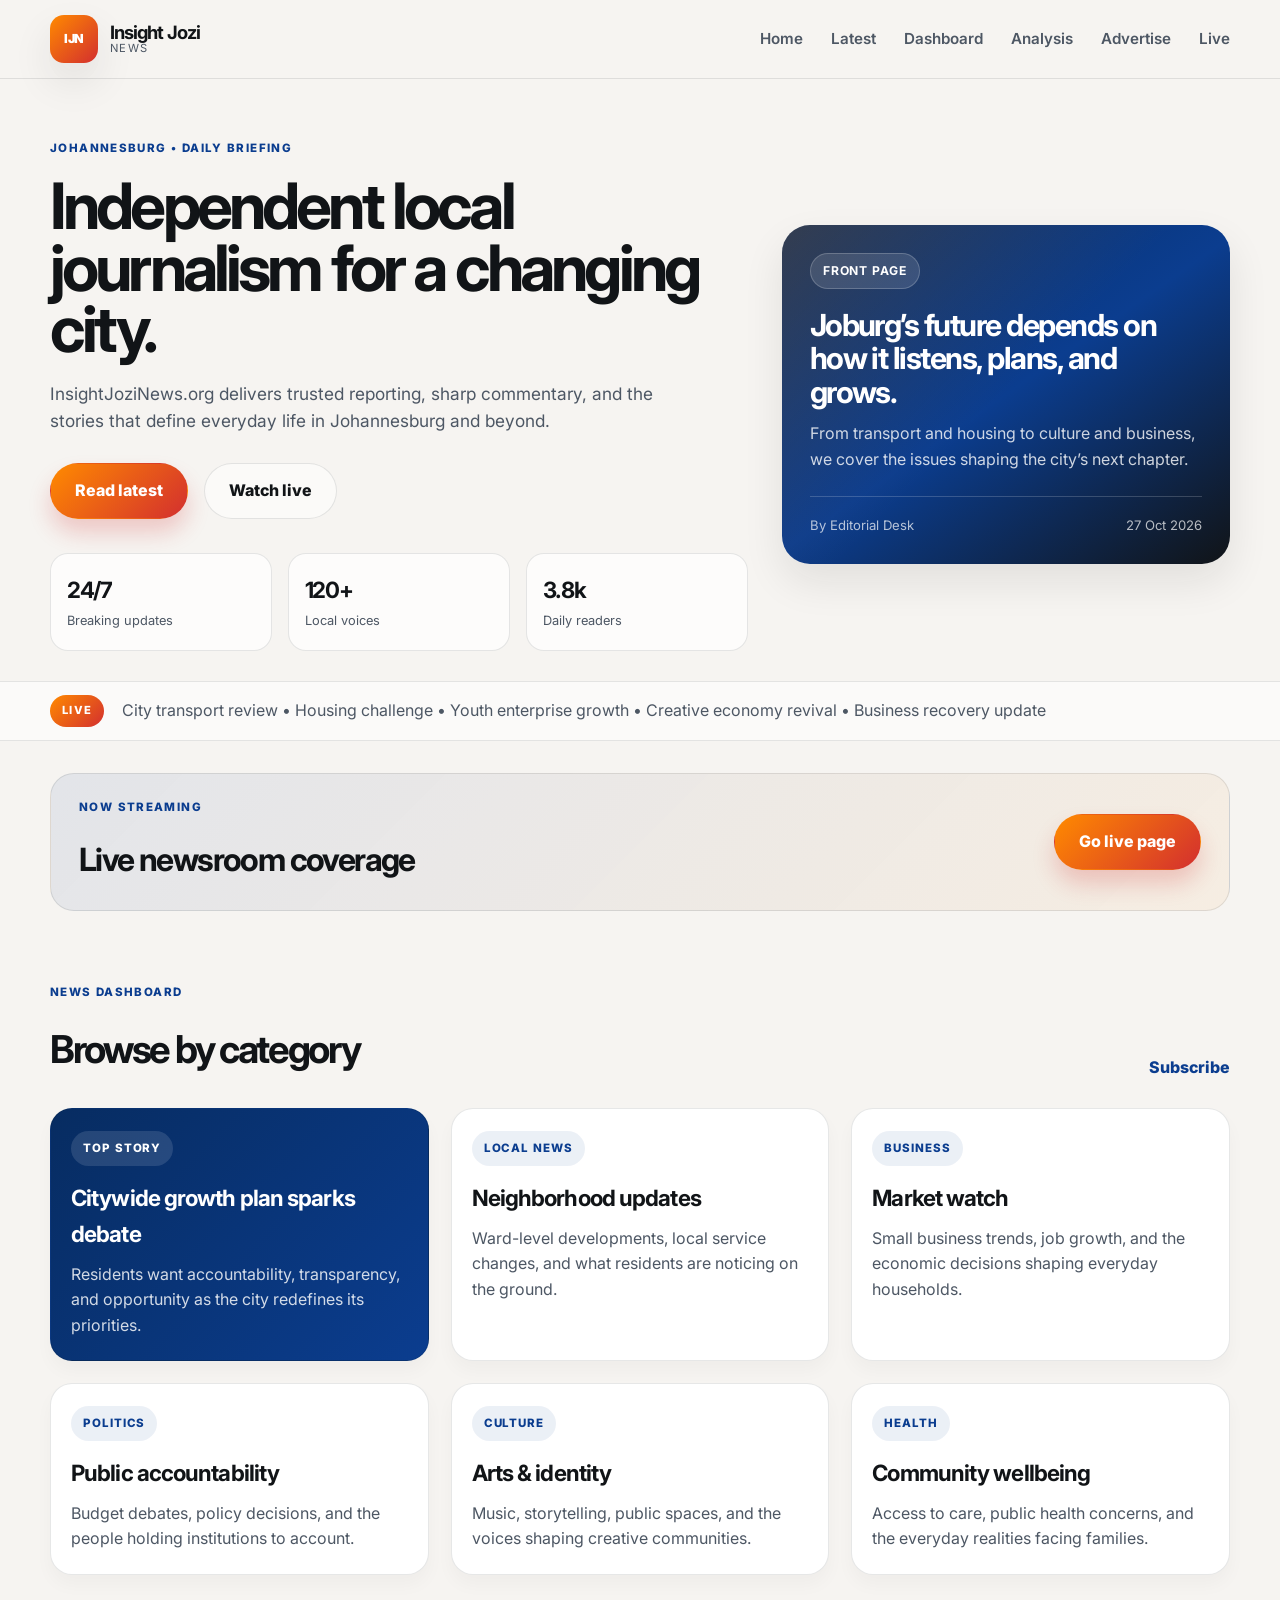
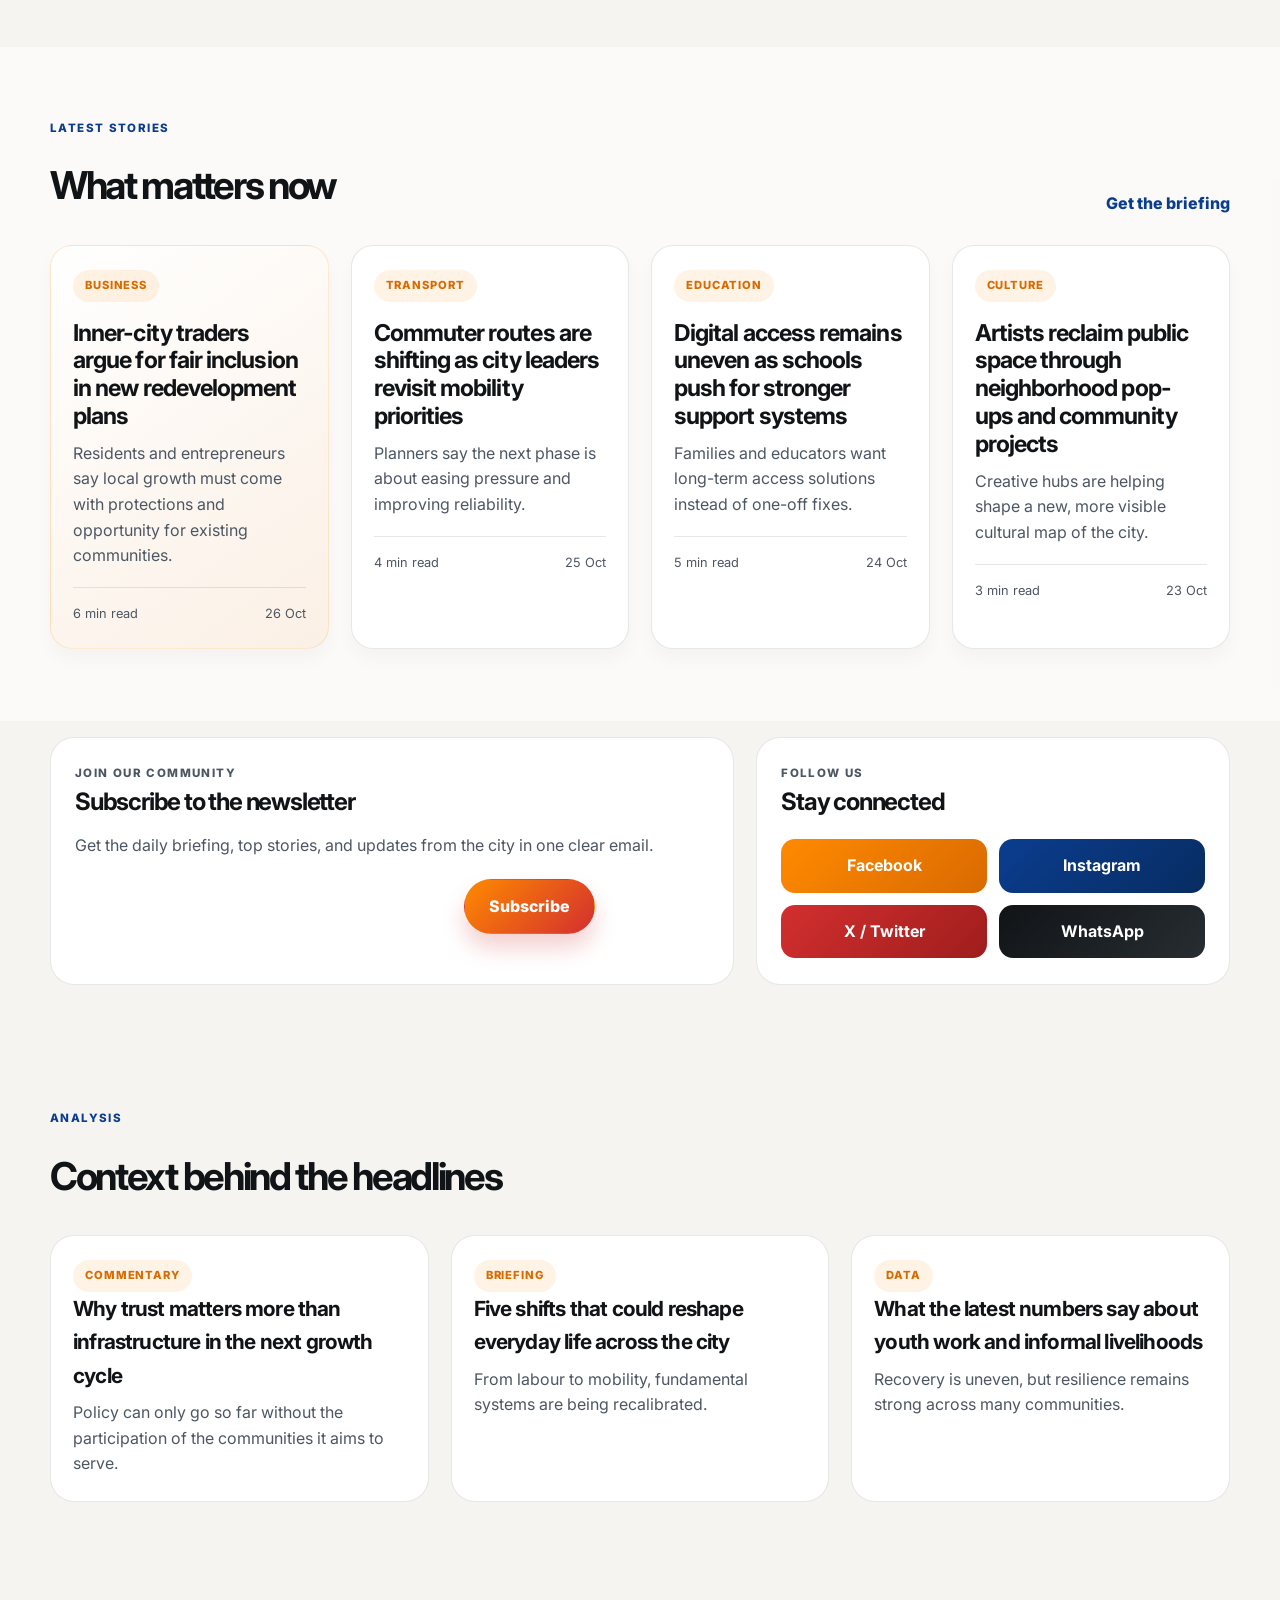
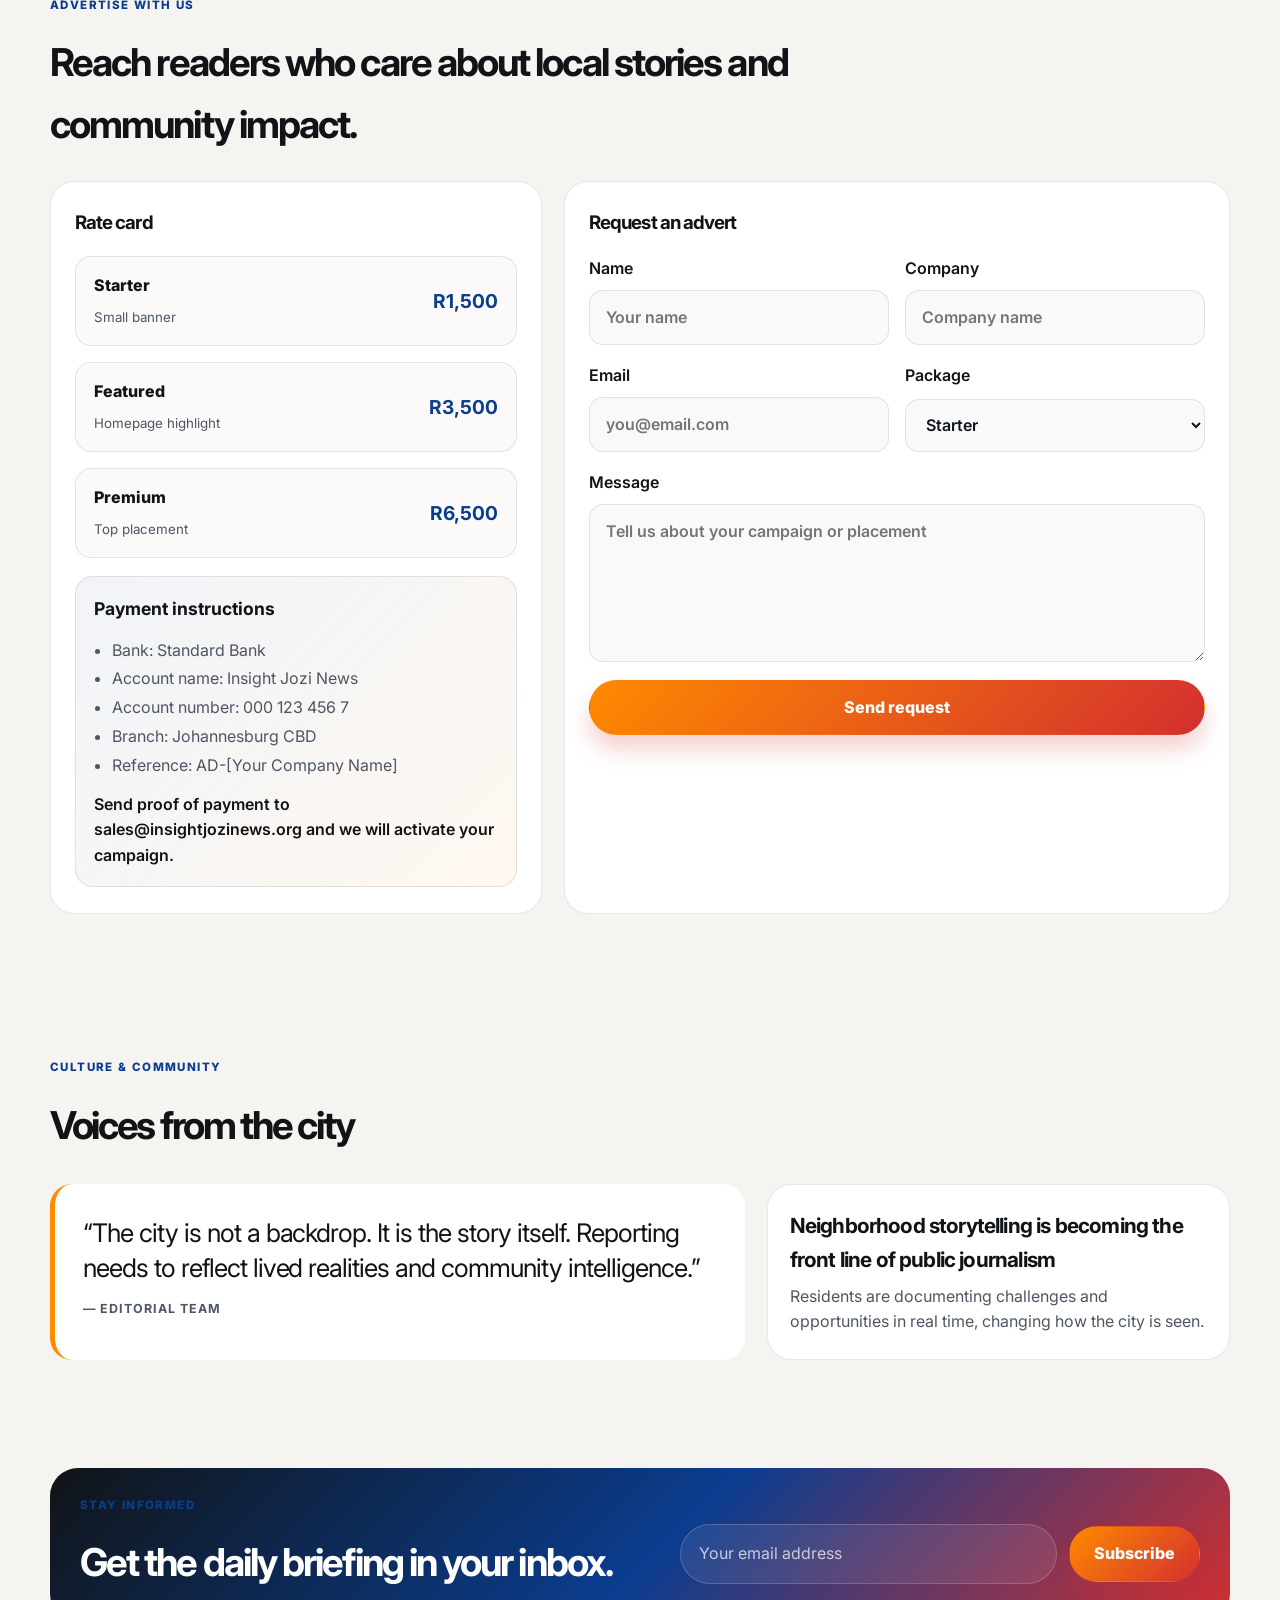
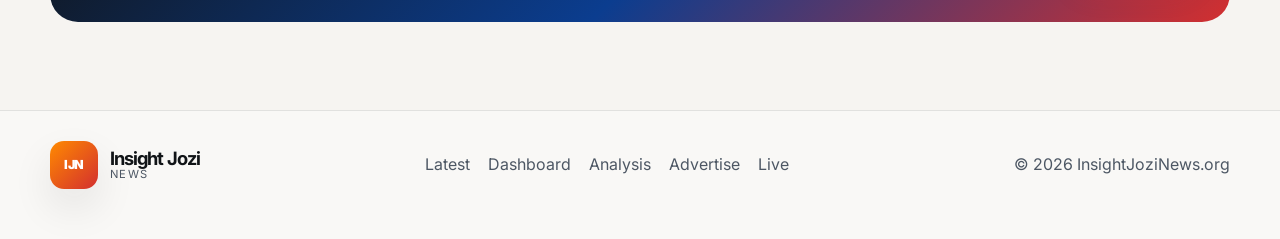
==== commit c0f691be: "Add a dedicated live broadcast page with a go-live dashboard, stream setup steps, and a request form" ====
--- a/index.html
+++ b/index.html
@@ -19,7 +19,7 @@
   <body>
     <header class="site-header">
       <div class="container nav-wrap">
-        <a class="brand" href="#top" aria-label="Insight Jozi News home">
+        <a class="brand" href="index.html" aria-label="Insight Jozi News home">
           <span class="brand-mark">IJN</span>
           <span class="brand-text">
             <strong>Insight Jozi</strong>
@@ -28,11 +28,12 @@
         </a>
 
         <nav class="main-nav" aria-label="Main navigation">
-          <a href="#top">Home</a>
+          <a href="index.html">Home</a>
           <a href="#latest">Latest</a>
           <a href="#dashboard">Dashboard</a>
           <a href="#analysis">Analysis</a>
           <a href="#advertise">Advertise</a>
+          <a href="live.html">Live</a>
         </nav>
 
         <button class="menu-toggle" aria-label="Toggle menu">Menu</button>
@@ -50,7 +51,7 @@
             </p>
             <div class="hero-actions">
               <a class="btn btn-primary" href="#latest">Read latest</a>
-              <a class="btn btn-secondary" href="#newsletter">Subscribe</a>
+              <a class="btn btn-secondary" href="live.html">Watch live</a>
             </div>
             <ul class="hero-meta" aria-label="News stats">
               <li><strong>24/7</strong><span>Breaking updates</span></li>
@@ -79,6 +80,16 @@
           <div class="ticker-track">
             <p>City transport review • Housing challenge • Youth enterprise growth • Creative economy revival • Business recovery update</p>
           </div>
+        </div>
+      </section>
+
+      <section class="live-callout">
+        <div class="container live-callout-wrap">
+          <div>
+            <p class="eyebrow">Now streaming</p>
+            <h2>Live newsroom coverage</h2>
+          </div>
+          <a href="live.html" class="btn btn-primary">Go live page</a>
         </div>
       </section>
 
@@ -361,7 +372,7 @@
     <footer class="site-footer">
       <div class="container footer-wrap">
         <div>
-          <a class="brand footer-brand" href="#top">
+          <a class="brand footer-brand" href="index.html">
             <span class="brand-mark">IJN</span>
             <span class="brand-text">
               <strong>Insight Jozi</strong>
@@ -374,6 +385,7 @@
           <a href="#dashboard">Dashboard</a>
           <a href="#analysis">Analysis</a>
           <a href="#advertise">Advertise</a>
+          <a href="live.html">Live</a>
         </div>
         <p>© 2026 InsightJoziNews.org</p>
       </div>
--- a/styles.css
+++ b/styles.css
@@ -343,6 +343,27 @@
   100% { transform: translateX(-18%); }
 }
 
+.live-callout {
+  padding: 32px 0 0;
+}
+
+.live-callout-wrap {
+  display: flex;
+  align-items: center;
+  justify-content: space-between;
+  gap: 20px;
+  background: linear-gradient(135deg, rgba(11,61,143,0.08), rgba(255,138,0,0.06));
+  border: 1px solid var(--line);
+  border-radius: 24px;
+  padding: 24px 28px;
+}
+
+.live-callout-wrap h2 {
+  margin: 0;
+  font-size: clamp(1.7rem, 2.5vw, 2.5rem);
+  letter-spacing: -0.05em;
+}
+
 .content-section {
   padding: 72px 0;
 }
@@ -500,7 +521,11 @@
 .subscribe-panel,
 .follow-panel,
 .advert-form-panel,
-.ratecard-panel {
+.ratecard-panel,
+.live-host-panel,
+.live-controls,
+.stream-schedule-card,
+.stream-setup-card {
   background: var(--panel);
   border: 1px solid var(--line);
   border-radius: 24px;
@@ -511,7 +536,10 @@
 .follow-panel h2,
 .advert-form-panel h3,
 .ratecard-panel h3,
-.advertise-header h2 {
+.advertise-header h2,
+.live-host-panel h2,
+.stream-schedule-card h3,
+.stream-setup-card h3 {
   margin: 0 0 12px;
   letter-spacing: -0.05em;
 }
@@ -526,7 +554,9 @@
 .newsletter-form input,
 .ad-form input,
 .ad-form select,
-.ad-form textarea {
+.ad-form textarea,
+.live-form input,
+.live-form select {
   width: 100%;
   background: #f8f9fb;
   border: 1px solid var(--line);
@@ -711,7 +741,8 @@
   font-weight: 600;
 }
 
-.ad-form {
+.ad-form,
+.live-form {
   display: grid;
   gap: 18px;
   margin-top: 18px;
@@ -723,14 +754,16 @@
   gap: 16px;
 }
 
-.ad-form label {
+.ad-form label,
+.live-form label {
   display: grid;
   gap: 8px;
   color: var(--ink);
   font-weight: 600;
 }
 
-.ad-form textarea {
+.ad-form textarea,
+.live-form textarea {
   resize: vertical;
   min-height: 120px;
 }
@@ -833,6 +866,143 @@
 .site-footer p {
   margin: 0;
   color: var(--muted);
+}
+
+.page-shell {
+  padding: 48px 0 88px;
+}
+
+.live-page-hero {
+  display: grid;
+  grid-template-columns: 1.1fr 0.9fr;
+  gap: 24px;
+  align-items: center;
+  margin-bottom: 28px;
+}
+
+.live-page-hero h1 {
+  margin: 0;
+  font-size: clamp(2.4rem, 5vw, 4rem);
+  letter-spacing: -0.06em;
+}
+
+.live-page-hero p {
+  margin: 16px 0 0;
+  color: var(--muted);
+}
+
+.live-stage {
+  display: grid;
+  grid-template-columns: 1.25fr 0.75fr;
+  gap: 22px;
+}
+
+.stream-player {
+  background: linear-gradient(135deg, var(--charcoal), #1f2c34 50%, var(--blue));
+  border-radius: 28px;
+  min-height: 420px;
+  display: flex;
+  align-items: center;
+  justify-content: center;
+  position: relative;
+  overflow: hidden;
+}
+
+.stream-player::before {
+  content: "LIVE";
+  position: absolute;
+  top: 18px;
+  left: 18px;
+  padding: 8px 12px;
+  border-radius: 999px;
+  background: rgba(211,47,47,0.9);
+  color: white;
+  font-weight: 900;
+  letter-spacing: 0.08em;
+  font-size: 0.7rem;
+}
+
+.stream-overlay {
+  text-align: center;
+  max-width: 500px;
+  color: white;
+  padding: 20px;
+}
+
+.stream-overlay h3 {
+  margin: 0 0 12px;
+  font-size: clamp(1.8rem, 3vw, 2.8rem);
+  letter-spacing: -0.05em;
+}
+
+.stream-overlay p {
+  margin: 0;
+  color: rgba(255,255,255,0.8);
+}
+
+.live-info-grid {
+  display: grid;
+  gap: 18px;
+}
+
+.stream-status,
+.stream-schedule-card,
+.stream-setup-card,
+.live-controls {
+  background: var(--panel);
+  border: 1px solid var(--line);
+  border-radius: 22px;
+  padding: 22px 20px;
+}
+
+.status-pill {
+  display: inline-block;
+  padding: 7px 10px;
+  border-radius: 999px;
+  background: rgba(211,47,47,0.1);
+  color: var(--red-dark);
+  font-weight: 800;
+  font-size: 0.72rem;
+  text-transform: uppercase;
+  letter-spacing: 0.08em;
+}
+
+.live-controls {
+  display: grid;
+  gap: 16px;
+}
+
+.live-meta-list {
+  list-style: none;
+  padding: 0;
+  margin: 0;
+  display: grid;
+  gap: 12px;
+}
+
+.live-meta-list li {
+  display: flex;
+  justify-content: space-between;
+  gap: 12px;
+  color: var(--muted);
+  border-bottom: 1px solid var(--line);
+  padding-bottom: 8px;
+}
+
+.live-meta-list li strong {
+  color: var(--ink);
+}
+
+.stream-setup-card ul,
+.stream-schedule-card ul {
+  margin: 0;
+  padding-left: 20px;
+  color: var(--muted);
+  line-height: 1.8;
+}
+
+.live-form {
+  margin-top: 0;
 }
 
 .sr-only {
@@ -853,7 +1023,9 @@
   .spotlight-grid,
   .quote-grid,
   .advertise-grid,
-  .newsletter-wrap {
+  .newsletter-wrap,
+  .live-page-hero,
+  .live-stage {
     grid-template-columns: 1fr;
     display: grid;
   }
@@ -900,7 +1072,8 @@
   .section-head,
   .footer-wrap,
   .newsletter-form,
-  .rate-item {
+  .rate-item,
+  .live-callout-wrap {
     flex-direction: column;
     align-items: flex-start;
   }
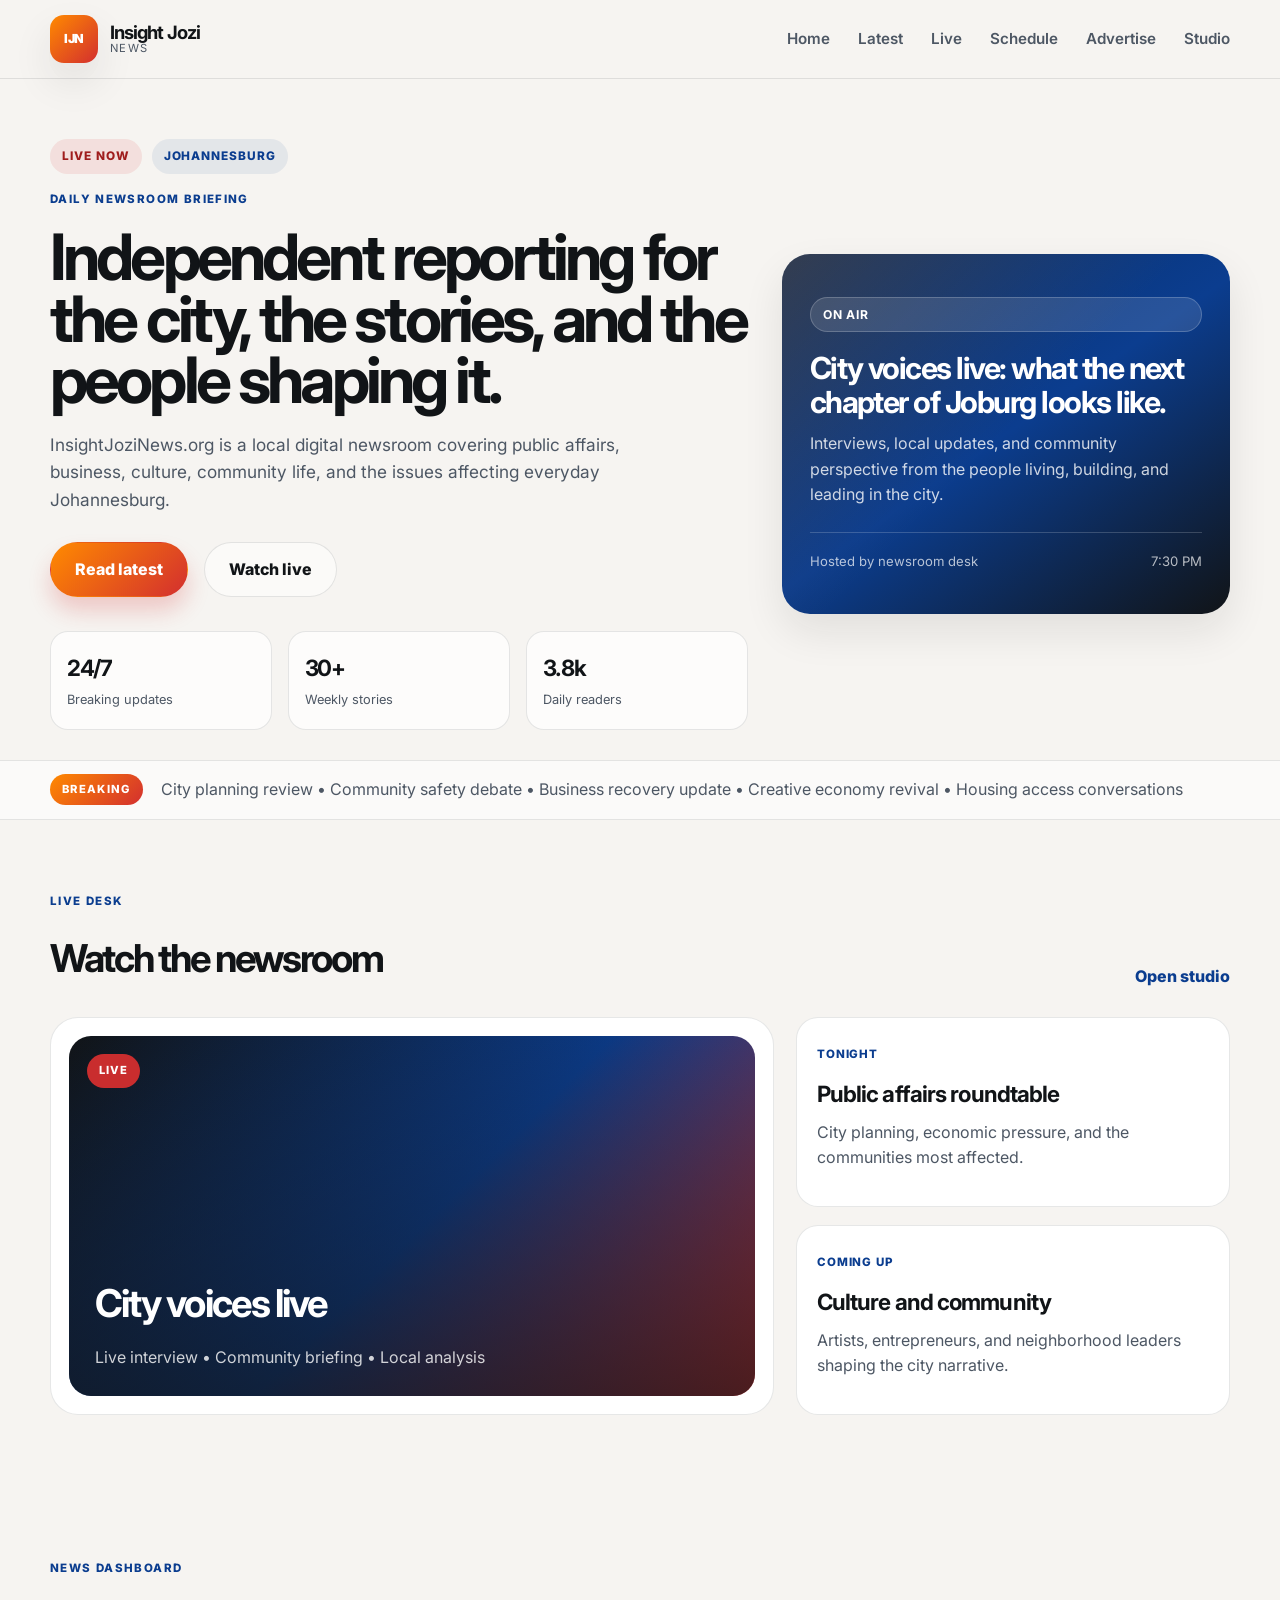
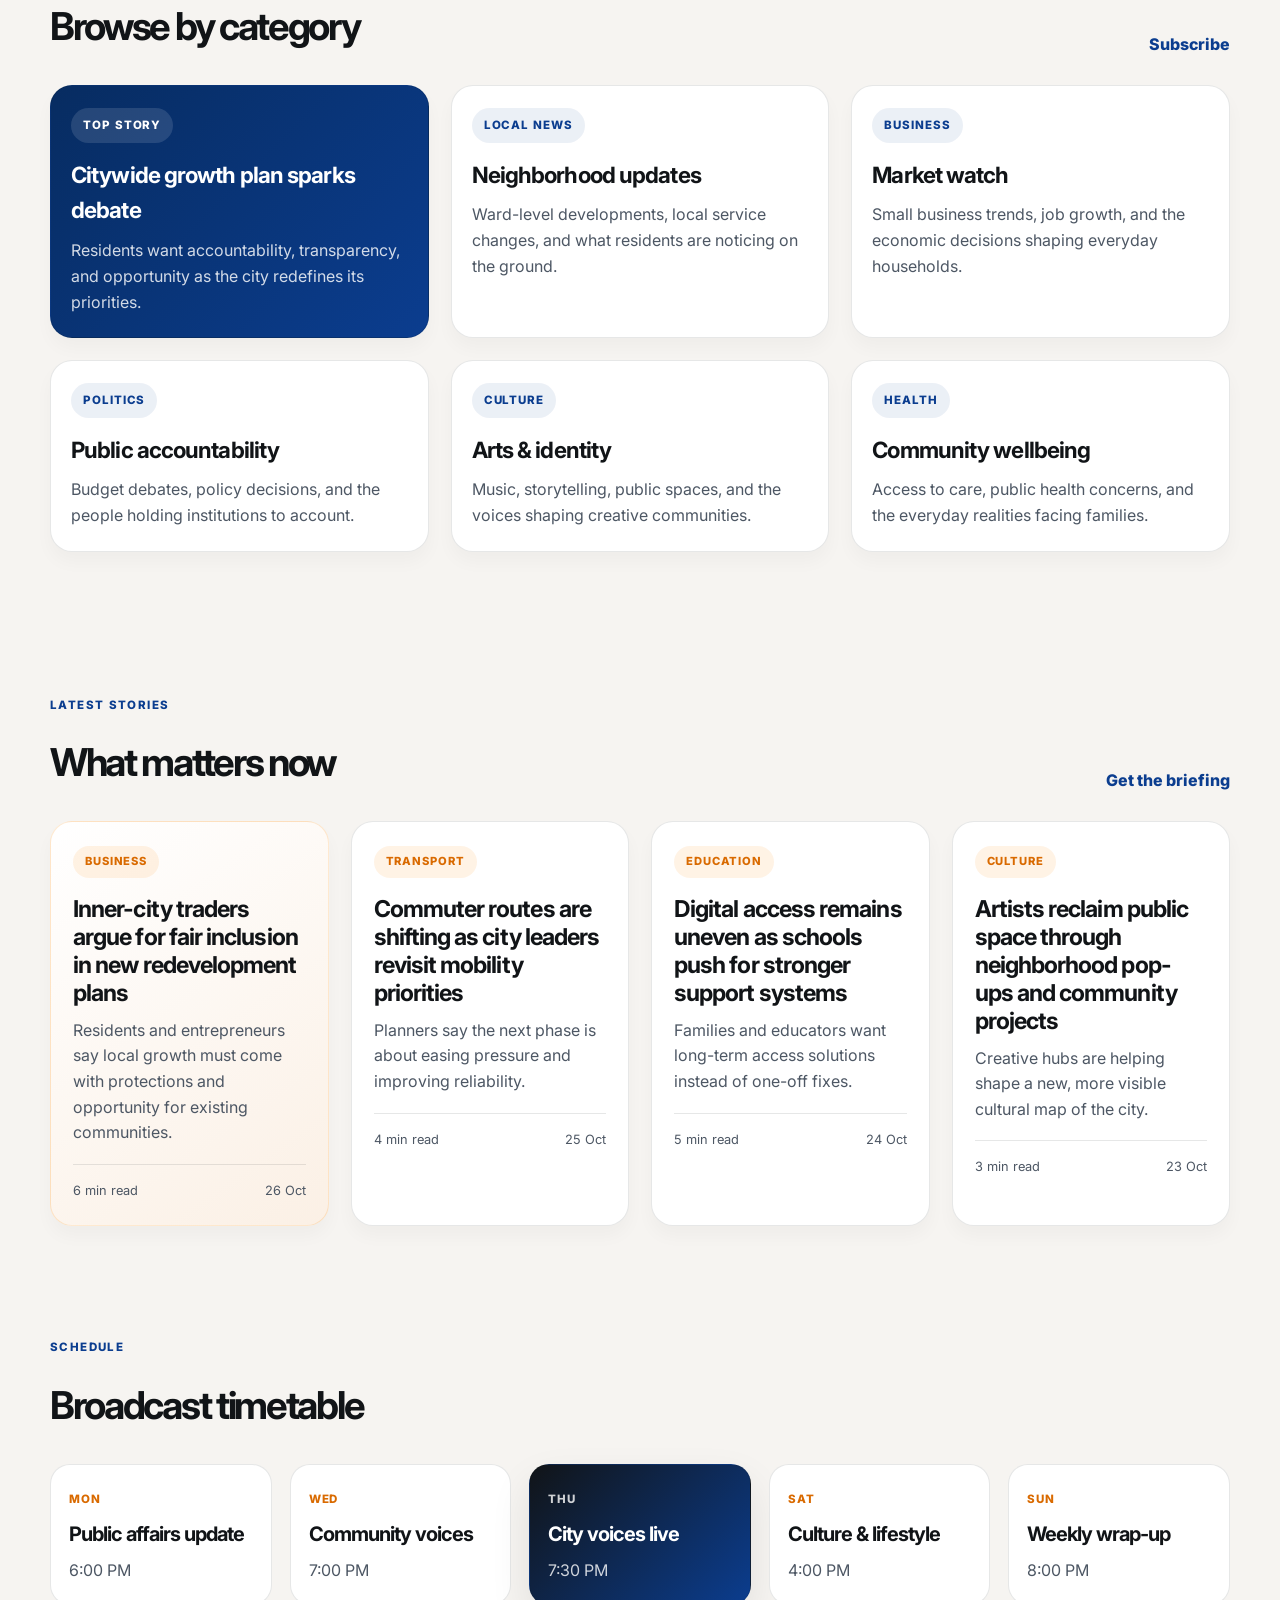
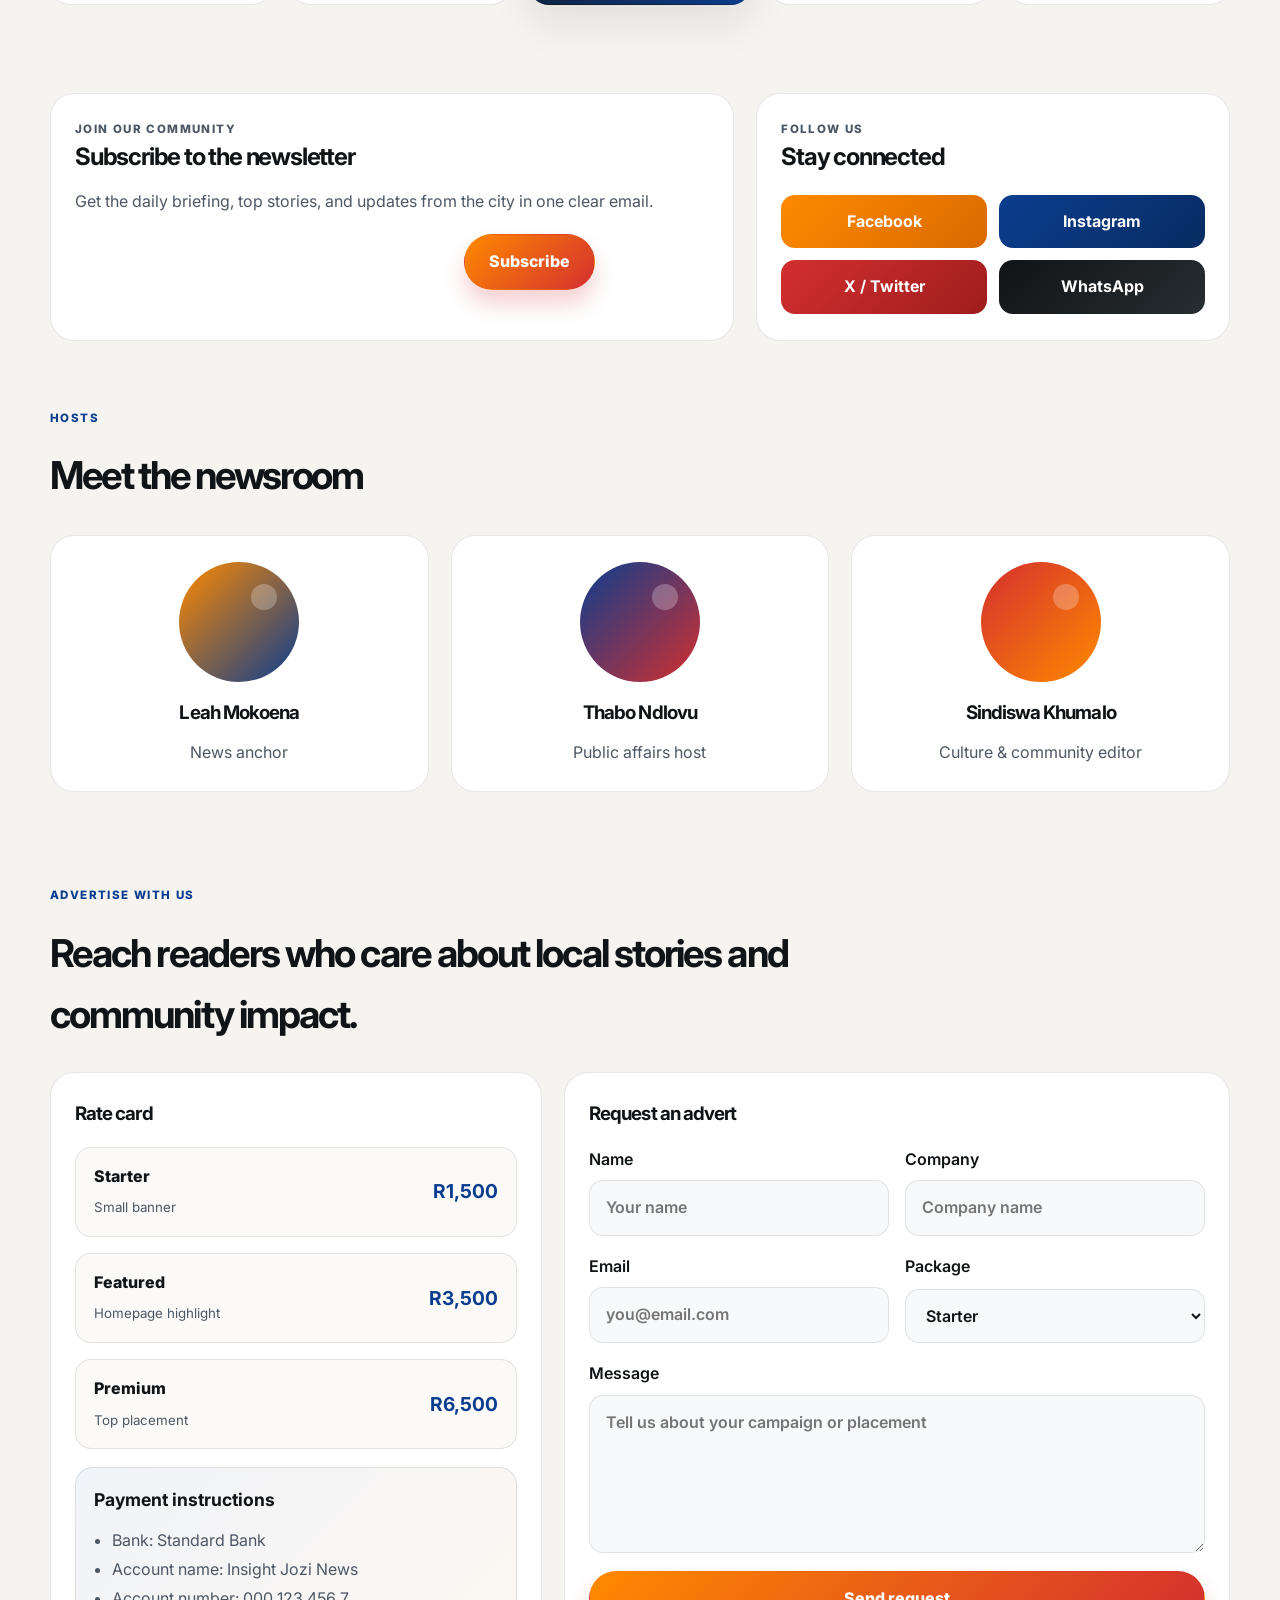
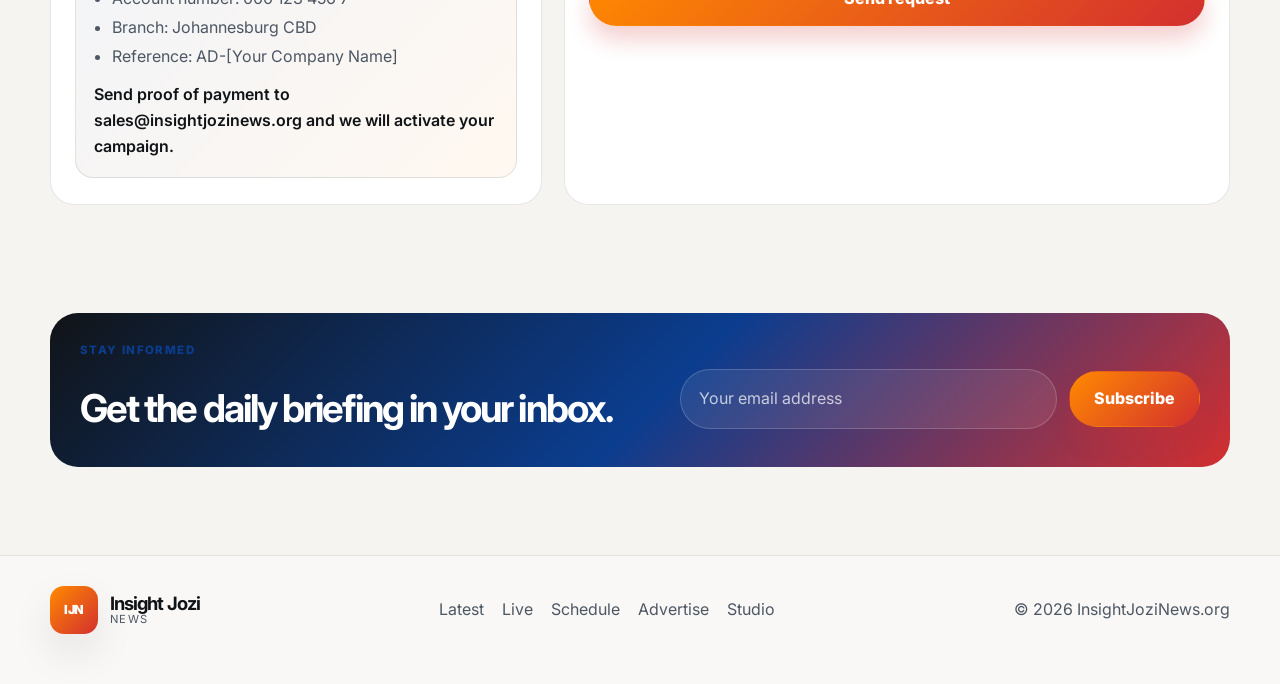
==== commit 03f62e50: "Upgrade the newsroom homepage and live page to a more polished media layout with broadcast sections," ====
--- a/index.html
+++ b/index.html
@@ -5,9 +5,9 @@
     <meta name="viewport" content="width=device-width, initial-scale=1.0" />
     <meta
       name="description"
-      content="Insight Jozi News — local reporting, analysis, community stories, subscriptions, and advertising from Johannesburg and beyond."
+      content="Insight Jozi News — a modern digital newsroom covering Johannesburg, local business, culture, and community stories."
     />
-    <title>Insight Jozi News | InsightJoziNews.org</title>
+    <title>Insight Jozi News | Media & Live Newsroom</title>
     <link rel="preconnect" href="https://fonts.googleapis.com" />
     <link rel="preconnect" href="https://fonts.gstatic.com" crossorigin />
     <link
@@ -28,12 +28,12 @@
         </a>
 
         <nav class="main-nav" aria-label="Main navigation">
-          <a href="index.html">Home</a>
+          <a href="#top">Home</a>
           <a href="#latest">Latest</a>
-          <a href="#dashboard">Dashboard</a>
-          <a href="#analysis">Analysis</a>
+          <a href="#live">Live</a>
+          <a href="#schedule">Schedule</a>
           <a href="#advertise">Advertise</a>
-          <a href="live.html">Live</a>
+          <a href="live.html">Studio</a>
         </nav>
 
         <button class="menu-toggle" aria-label="Toggle menu">Menu</button>
@@ -41,34 +41,38 @@
     </header>
 
     <main id="top">
-      <section class="hero">
+      <section class="hero hero-newsroom">
         <div class="container hero-grid">
           <div class="hero-copy">
-            <p class="eyebrow">Johannesburg • Daily briefing</p>
-            <h1>Independent local journalism for a changing city.</h1>
+            <div class="news-badges">
+              <span class="top-pill">Live now</span>
+              <span class="top-pill alt">Johannesburg</span>
+            </div>
+            <p class="eyebrow">Daily newsroom briefing</p>
+            <h1>Independent reporting for the city, the stories, and the people shaping it.</h1>
             <p class="lede">
-              InsightJoziNews.org delivers trusted reporting, sharp commentary, and the stories that define everyday life in Johannesburg and beyond.
+              InsightJoziNews.org is a local digital newsroom covering public affairs, business, culture, community life, and the issues affecting everyday Johannesburg.
             </p>
             <div class="hero-actions">
               <a class="btn btn-primary" href="#latest">Read latest</a>
               <a class="btn btn-secondary" href="live.html">Watch live</a>
             </div>
-            <ul class="hero-meta" aria-label="News stats">
+            <ul class="hero-meta" aria-label="Newsroom stats">
               <li><strong>24/7</strong><span>Breaking updates</span></li>
-              <li><strong>120+</strong><span>Local voices</span></li>
+              <li><strong>30+</strong><span>Weekly stories</span></li>
               <li><strong>3.8k</strong><span>Daily readers</span></li>
             </ul>
           </div>
 
-          <aside class="hero-feature">
-            <div class="feature-badge">Front page</div>
-            <h2>Joburg’s future depends on how it listens, plans, and grows.</h2>
+          <aside class="hero-feature newsroom-feature">
+            <div class="feature-badge">On air</div>
+            <h2>City voices live: what the next chapter of Joburg looks like.</h2>
             <p>
-              From transport and housing to culture and business, we cover the issues shaping the city’s next chapter.
+              Interviews, local updates, and community perspective from the people living, building, and leading in the city.
             </p>
             <div class="feature-footer">
-              <span>By Editorial Desk</span>
-              <time datetime="2026-10-27">27 Oct 2026</time>
+              <span>Hosted by newsroom desk</span>
+              <time datetime="2026-10-27">7:30 PM</time>
             </div>
           </aside>
         </div>
@@ -76,20 +80,45 @@
 
       <section class="ticker">
         <div class="container ticker-inner">
-          <span>Live</span>
+          <span>Breaking</span>
           <div class="ticker-track">
-            <p>City transport review • Housing challenge • Youth enterprise growth • Creative economy revival • Business recovery update</p>
-          </div>
-        </div>
-      </section>
-
-      <section class="live-callout">
-        <div class="container live-callout-wrap">
-          <div>
-            <p class="eyebrow">Now streaming</p>
-            <h2>Live newsroom coverage</h2>
-          </div>
-          <a href="live.html" class="btn btn-primary">Go live page</a>
+            <p>City planning review • Community safety debate • Business recovery update • Creative economy revival • Housing access conversations</p>
+          </div>
+        </div>
+      </section>
+
+      <section id="live" class="content-section media-highlight">
+        <div class="container section-head compact-head">
+          <div>
+            <p class="eyebrow">Live desk</p>
+            <h2>Watch the newsroom</h2>
+          </div>
+          <a href="live.html" class="section-link">Open studio</a>
+        </div>
+
+        <div class="container live-show-grid">
+          <div class="video-panel">
+            <div class="video-placeholder">
+              <div class="video-badge">LIVE</div>
+              <div class="video-content">
+                <h3>City voices live</h3>
+                <p>Live interview • Community briefing • Local analysis</p>
+              </div>
+            </div>
+          </div>
+
+          <aside class="live-side-panel">
+            <div class="live-mini-block">
+              <span class="mini-label">Tonight</span>
+              <h3>Public affairs roundtable</h3>
+              <p>City planning, economic pressure, and the communities most affected.</p>
+            </div>
+            <div class="live-mini-block">
+              <span class="mini-label">Coming up</span>
+              <h3>Culture and community</h3>
+              <p>Artists, entrepreneurs, and neighborhood leaders shaping the city narrative.</p>
+            </div>
+          </aside>
         </div>
       </section>
 
@@ -192,6 +221,43 @@
               <time datetime="2026-10-23">23 Oct</time>
             </div>
           </article>
+        </div>
+      </section>
+
+      <section id="schedule" class="content-section schedule-section">
+        <div class="container section-head">
+          <div>
+            <p class="eyebrow">Schedule</p>
+            <h2>Broadcast timetable</h2>
+          </div>
+        </div>
+
+        <div class="container schedule-grid">
+          <div class="schedule-card">
+            <span class="schedule-day">Mon</span>
+            <h3>Public affairs update</h3>
+            <p>6:00 PM</p>
+          </div>
+          <div class="schedule-card">
+            <span class="schedule-day">Wed</span>
+            <h3>Community voices</h3>
+            <p>7:00 PM</p>
+          </div>
+          <div class="schedule-card highlight-card">
+            <span class="schedule-day">Thu</span>
+            <h3>City voices live</h3>
+            <p>7:30 PM</p>
+          </div>
+          <div class="schedule-card">
+            <span class="schedule-day">Sat</span>
+            <h3>Culture & lifestyle</h3>
+            <p>4:00 PM</p>
+          </div>
+          <div class="schedule-card">
+            <span class="schedule-day">Sun</span>
+            <h3>Weekly wrap-up</h3>
+            <p>8:00 PM</p>
+          </div>
         </div>
       </section>
 
@@ -221,29 +287,29 @@
         </div>
       </section>
 
-      <section id="analysis" class="content-section">
+      <section class="content-section host-section">
         <div class="container section-head">
           <div>
-            <p class="eyebrow">Analysis</p>
-            <h2>Context behind the headlines</h2>
-          </div>
-        </div>
-
-        <div class="container analysis-grid">
-          <article class="analysis-card">
-            <span class="badge">Commentary</span>
-            <h3>Why trust matters more than infrastructure in the next growth cycle</h3>
-            <p>Policy can only go so far without the participation of the communities it aims to serve.</p>
-          </article>
-          <article class="analysis-card">
-            <span class="badge">Briefing</span>
-            <h3>Five shifts that could reshape everyday life across the city</h3>
-            <p>From labour to mobility, fundamental systems are being recalibrated.</p>
-          </article>
-          <article class="analysis-card">
-            <span class="badge">Data</span>
-            <h3>What the latest numbers say about youth work and informal livelihoods</h3>
-            <p>Recovery is uneven, but resilience remains strong across many communities.</p>
+            <p class="eyebrow">Hosts</p>
+            <h2>Meet the newsroom</h2>
+          </div>
+        </div>
+
+        <div class="container hosts-grid">
+          <article class="host-card">
+            <div class="host-avatar avatar-one"></div>
+            <h3>Leah Mokoena</h3>
+            <p>News anchor</p>
+          </article>
+          <article class="host-card">
+            <div class="host-avatar avatar-two"></div>
+            <h3>Thabo Ndlovu</h3>
+            <p>Public affairs host</p>
+          </article>
+          <article class="host-card">
+            <div class="host-avatar avatar-three"></div>
+            <h3>Sindiswa Khumalo</h3>
+            <p>Culture & community editor</p>
           </article>
         </div>
       </section>
@@ -334,26 +400,6 @@
         </div>
       </section>
 
-      <section id="culture" class="content-section">
-        <div class="container section-head">
-          <div>
-            <p class="eyebrow">Culture & community</p>
-            <h2>Voices from the city</h2>
-          </div>
-        </div>
-
-        <div class="container quote-grid">
-          <blockquote>
-            “The city is not a backdrop. It is the story itself. Reporting needs to reflect lived realities and community intelligence.”
-            <cite>— Editorial team</cite>
-          </blockquote>
-          <div class="mini-article">
-            <h3>Neighborhood storytelling is becoming the front line of public journalism</h3>
-            <p>Residents are documenting challenges and opportunities in real time, changing how the city is seen.</p>
-          </div>
-        </div>
-      </section>
-
       <section id="newsletter" class="newsletter">
         <div class="container newsletter-wrap">
           <div>
@@ -382,10 +428,10 @@
         </div>
         <div class="footer-links">
           <a href="#latest">Latest</a>
-          <a href="#dashboard">Dashboard</a>
-          <a href="#analysis">Analysis</a>
+          <a href="#live">Live</a>
+          <a href="#schedule">Schedule</a>
           <a href="#advertise">Advertise</a>
-          <a href="live.html">Live</a>
+          <a href="live.html">Studio</a>
         </div>
         <p>© 2026 InsightJoziNews.org</p>
       </div>
--- a/styles.css
+++ b/styles.css
@@ -56,7 +56,7 @@
 .site-header {
   position: sticky;
   top: 0;
-  z-index: 20;
+  z-index: 30;
   background: rgba(246, 244, 241, 0.88);
   border-bottom: 1px solid var(--line);
   backdrop-filter: blur(9px);
@@ -159,6 +159,31 @@
   align-items: center;
 }
 
+.news-badges {
+  display: flex;
+  align-items: center;
+  gap: 10px;
+  margin-bottom: 16px;
+  flex-wrap: wrap;
+}
+
+.top-pill {
+  display: inline-flex;
+  padding: 8px 12px;
+  border-radius: 999px;
+  background: rgba(211, 47, 47, 0.1);
+  color: var(--red-dark);
+  font-size: 0.74rem;
+  font-weight: 800;
+  letter-spacing: 0.08em;
+  text-transform: uppercase;
+}
+
+.top-pill.alt {
+  background: rgba(11, 61, 143, 0.08);
+  color: var(--blue);
+}
+
 .eyebrow {
   margin: 0 0 18px;
   text-transform: uppercase;
@@ -266,6 +291,13 @@
 .hero-feature > * {
   position: relative;
   z-index: 1;
+}
+
+.newsroom-feature {
+  min-height: 360px;
+  display: flex;
+  flex-direction: column;
+  justify-content: center;
 }
 
 .feature-badge {
@@ -343,25 +375,109 @@
   100% { transform: translateX(-18%); }
 }
 
-.live-callout {
-  padding: 32px 0 0;
-}
-
-.live-callout-wrap {
-  display: flex;
-  align-items: center;
-  justify-content: space-between;
-  gap: 20px;
-  background: linear-gradient(135deg, rgba(11,61,143,0.08), rgba(255,138,0,0.06));
+.media-highlight {
+  padding-top: 52px;
+}
+
+.compact-head {
+  margin-bottom: 18px;
+}
+
+.live-show-grid {
+  display: grid;
+  grid-template-columns: 1.25fr 0.75fr;
+  gap: 22px;
+}
+
+.video-panel {
+  background: var(--panel);
   border: 1px solid var(--line);
-  border-radius: 24px;
-  padding: 24px 28px;
-}
-
-.live-callout-wrap h2 {
-  margin: 0;
-  font-size: clamp(1.7rem, 2.5vw, 2.5rem);
+  border-radius: 28px;
+  padding: 18px;
+}
+
+.video-placeholder {
+  position: relative;
+  min-height: 360px;
+  border-radius: 22px;
+  background: linear-gradient(135deg, var(--charcoal), var(--blue) 52%, var(--red));
+  overflow: hidden;
+  display: flex;
+  align-items: end;
+  padding: 26px;
+}
+
+.video-placeholder::before {
+  content: "";
+  position: absolute;
+  inset: 0;
+  background: linear-gradient(180deg, rgba(17,20,23,0.1), rgba(17,20,23,0.7));
+}
+
+.video-badge {
+  position: absolute;
+  top: 18px;
+  left: 18px;
+  z-index: 1;
+  display: inline-block;
+  padding: 8px 12px;
+  border-radius: 999px;
+  background: rgba(211,47,47,0.95);
+  color: white;
+  font-size: 0.7rem;
+  font-weight: 800;
+  letter-spacing: 0.1em;
+  text-transform: uppercase;
+}
+
+.video-content {
+  position: relative;
+  z-index: 1;
+  color: white;
+}
+
+.video-content h3 {
+  margin: 0 0 10px;
+  font-size: clamp(2rem, 3vw, 3rem);
   letter-spacing: -0.05em;
+}
+
+.video-content p {
+  margin: 0;
+  color: rgba(255,255,255,0.8);
+}
+
+.live-side-panel {
+  display: grid;
+  gap: 18px;
+}
+
+.live-mini-block {
+  background: var(--panel);
+  border: 1px solid var(--line);
+  border-radius: 22px;
+  padding: 22px 20px;
+}
+
+.mini-label {
+  display: inline-block;
+  margin-bottom: 12px;
+  color: var(--blue);
+  font-size: 0.72rem;
+  font-weight: 800;
+  letter-spacing: 0.08em;
+  text-transform: uppercase;
+}
+
+.live-mini-block h3 {
+  margin: 0 0 8px;
+  font-size: 1.4rem;
+  letter-spacing: -0.04em;
+}
+
+.live-mini-block p {
+  margin: 0;
+  color: var(--muted);
 }
 
 .content-section {
@@ -489,10 +605,11 @@
 
 .story-card p,
 .analysis-card p,
-.spotlight-item p,
 .mini-article p,
 .subscribe-panel p,
-.follow-panel p {
+.follow-panel p,
+.schedule-card p,
+.host-card p {
   margin: 0;
   color: var(--muted);
 }
@@ -508,6 +625,50 @@
   font-size: 0.8rem;
 }
 
+.schedule-section {
+  padding-top: 40px;
+}
+
+.schedule-grid {
+  display: grid;
+  grid-template-columns: repeat(5, minmax(0, 1fr));
+  gap: 18px;
+}
+
+.schedule-card {
+  background: var(--panel);
+  border: 1px solid var(--line);
+  border-radius: 20px;
+  padding: 20px 18px;
+}
+
+.schedule-day {
+  display: inline-block;
+  margin-bottom: 10px;
+  color: var(--orange-deep);
+  font-weight: 800;
+  letter-spacing: 0.08em;
+  text-transform: uppercase;
+  font-size: 0.72rem;
+}
+
+.schedule-card h3 {
+  margin: 0 0 8px;
+  font-size: 1.25rem;
+  letter-spacing: -0.05em;
+}
+
+.highlight-card {
+  background: linear-gradient(135deg, var(--charcoal), var(--blue));
+  color: white;
+  box-shadow: var(--shadow);
+}
+
+.highlight-card .schedule-day,
+.highlight-card p {
+  color: rgba(255,255,255,0.8);
+}
+
 .subscribe-wrap {
   padding: 16px 0 52px;
 }
@@ -522,10 +683,7 @@
 .follow-panel,
 .advert-form-panel,
 .ratecard-panel,
-.live-host-panel,
-.live-controls,
-.stream-schedule-card,
-.stream-setup-card {
+.host-card {
   background: var(--panel);
   border: 1px solid var(--line);
   border-radius: 24px;
@@ -537,9 +695,7 @@
 .advert-form-panel h3,
 .ratecard-panel h3,
 .advertise-header h2,
-.live-host-panel h2,
-.stream-schedule-card h3,
-.stream-setup-card h3 {
+.host-card h3 {
   margin: 0 0 12px;
   letter-spacing: -0.05em;
 }
@@ -554,9 +710,7 @@
 .newsletter-form input,
 .ad-form input,
 .ad-form select,
-.ad-form textarea,
-.live-form input,
-.live-form select {
+.ad-form textarea {
   width: 100%;
   background: #f8f9fb;
   border: 1px solid var(--line);
@@ -592,76 +746,46 @@
 .social-red { background: linear-gradient(135deg, var(--red), var(--red-dark)); }
 .social-charcoal { background: linear-gradient(135deg, var(--charcoal), #272d31); }
 
-.spotlight {
-  padding: 24px 0 40px;
-}
-
-.spotlight-grid {
-  display: grid;
-  grid-template-columns: 0.9fr 1.4fr;
-  gap: 24px;
-  align-items: center;
-}
-
-.spotlight-panel {
-  background: linear-gradient(135deg, var(--charcoal), var(--blue));
-  color: white;
-  border-radius: 28px;
-  padding: 30px 24px;
-}
-
-.spotlight-panel h2 {
-  margin: 0;
-  font-size: clamp(2rem, 3vw, 2.8rem);
-  letter-spacing: -0.06em;
-}
-
-.spotlight-list {
-  display: grid;
-  gap: 18px;
-}
-
-.spotlight-item {
-  display: grid;
-  grid-template-columns: auto 1fr;
-  gap: 16px;
-  padding: 22px 20px;
-  border: 1px solid var(--line);
-  border-radius: 20px;
-  background: rgba(255,255,255,0.66);
-}
-
-.item-number {
-  color: var(--red);
-  font-weight: 900;
-  font-size: 1.8rem;
-  letter-spacing: -0.08em;
-}
-
-.spotlight-item h3,
-.analysis-card h3,
-.mini-article h3 {
-  margin: 0 0 8px;
-  letter-spacing: -0.04em;
-  font-size: 1.3rem;
-}
-
-.alt-bg {
-  background: rgba(255,255,255,0.48);
-}
-
-.analysis-grid {
+.host-section {
+  padding-top: 16px;
+}
+
+.hosts-grid {
   display: grid;
   grid-template-columns: repeat(3, minmax(0, 1fr));
   gap: 22px;
 }
 
-.analysis-card,
-.mini-article {
-  background: var(--panel);
-  border: 1px solid var(--line);
-  border-radius: 24px;
-  padding: 24px 22px;
+.host-card {
+  text-align: center;
+}
+
+.host-avatar {
+  width: 120px;
+  height: 120px;
+  border-radius: 50%;
+  margin: 0 auto 16px;
+  background: linear-gradient(135deg, var(--orange), var(--blue));
+  position: relative;
+  overflow: hidden;
+}
+
+.host-avatar::before {
+  content: "";
+  position: absolute;
+  inset: 22px 22px auto auto;
+  width: 26px;
+  height: 26px;
+  border-radius: 50%;
+  background: rgba(255,255,255,0.25);
+}
+
+.avatar-two {
+  background: linear-gradient(135deg, var(--blue), var(--red));
+}
+
+.avatar-three {
+  background: linear-gradient(135deg, var(--red), var(--orange));
 }
 
 .advertise-section {
@@ -741,8 +865,7 @@
   font-weight: 600;
 }
 
-.ad-form,
-.live-form {
+.ad-form {
   display: grid;
   gap: 18px;
   margin-top: 18px;
@@ -754,46 +877,16 @@
   gap: 16px;
 }
 
-.ad-form label,
-.live-form label {
+.ad-form label {
   display: grid;
   gap: 8px;
   color: var(--ink);
   font-weight: 600;
 }
 
-.ad-form textarea,
-.live-form textarea {
+.ad-form textarea {
   resize: vertical;
   min-height: 120px;
-}
-
-.quote-grid {
-  display: grid;
-  grid-template-columns: 1.2fr 0.8fr;
-  gap: 22px;
-}
-
-blockquote {
-  margin: 0;
-  padding: 32px 28px;
-  background: var(--panel);
-  border-left: 5px solid var(--orange);
-  border-radius: 22px;
-  font-size: clamp(1.2rem, 2vw, 1.9rem);
-  line-height: 1.35;
-  letter-spacing: -0.04em;
-}
-
-blockquote cite {
-  display: block;
-  margin-top: 16px;
-  color: var(--muted);
-  font-size: 0.78rem;
-  font-style: normal;
-  letter-spacing: 0.08em;
-  text-transform: uppercase;
-  font-weight: 700;
 }
 
 .newsletter {
@@ -866,143 +959,6 @@
 .site-footer p {
   margin: 0;
   color: var(--muted);
-}
-
-.page-shell {
-  padding: 48px 0 88px;
-}
-
-.live-page-hero {
-  display: grid;
-  grid-template-columns: 1.1fr 0.9fr;
-  gap: 24px;
-  align-items: center;
-  margin-bottom: 28px;
-}
-
-.live-page-hero h1 {
-  margin: 0;
-  font-size: clamp(2.4rem, 5vw, 4rem);
-  letter-spacing: -0.06em;
-}
-
-.live-page-hero p {
-  margin: 16px 0 0;
-  color: var(--muted);
-}
-
-.live-stage {
-  display: grid;
-  grid-template-columns: 1.25fr 0.75fr;
-  gap: 22px;
-}
-
-.stream-player {
-  background: linear-gradient(135deg, var(--charcoal), #1f2c34 50%, var(--blue));
-  border-radius: 28px;
-  min-height: 420px;
-  display: flex;
-  align-items: center;
-  justify-content: center;
-  position: relative;
-  overflow: hidden;
-}
-
-.stream-player::before {
-  content: "LIVE";
-  position: absolute;
-  top: 18px;
-  left: 18px;
-  padding: 8px 12px;
-  border-radius: 999px;
-  background: rgba(211,47,47,0.9);
-  color: white;
-  font-weight: 900;
-  letter-spacing: 0.08em;
-  font-size: 0.7rem;
-}
-
-.stream-overlay {
-  text-align: center;
-  max-width: 500px;
-  color: white;
-  padding: 20px;
-}
-
-.stream-overlay h3 {
-  margin: 0 0 12px;
-  font-size: clamp(1.8rem, 3vw, 2.8rem);
-  letter-spacing: -0.05em;
-}
-
-.stream-overlay p {
-  margin: 0;
-  color: rgba(255,255,255,0.8);
-}
-
-.live-info-grid {
-  display: grid;
-  gap: 18px;
-}
-
-.stream-status,
-.stream-schedule-card,
-.stream-setup-card,
-.live-controls {
-  background: var(--panel);
-  border: 1px solid var(--line);
-  border-radius: 22px;
-  padding: 22px 20px;
-}
-
-.status-pill {
-  display: inline-block;
-  padding: 7px 10px;
-  border-radius: 999px;
-  background: rgba(211,47,47,0.1);
-  color: var(--red-dark);
-  font-weight: 800;
-  font-size: 0.72rem;
-  text-transform: uppercase;
-  letter-spacing: 0.08em;
-}
-
-.live-controls {
-  display: grid;
-  gap: 16px;
-}
-
-.live-meta-list {
-  list-style: none;
-  padding: 0;
-  margin: 0;
-  display: grid;
-  gap: 12px;
-}
-
-.live-meta-list li {
-  display: flex;
-  justify-content: space-between;
-  gap: 12px;
-  color: var(--muted);
-  border-bottom: 1px solid var(--line);
-  padding-bottom: 8px;
-}
-
-.live-meta-list li strong {
-  color: var(--ink);
-}
-
-.stream-setup-card ul,
-.stream-schedule-card ul {
-  margin: 0;
-  padding-left: 20px;
-  color: var(--muted);
-  line-height: 1.8;
-}
-
-.live-form {
-  margin-top: 0;
 }
 
 .sr-only {
@@ -1019,20 +975,19 @@
 
 @media (max-width: 900px) {
   .hero-grid,
+  .live-show-grid,
   .subscribe-grid,
-  .spotlight-grid,
-  .quote-grid,
   .advertise-grid,
-  .newsletter-wrap,
-  .live-page-hero,
-  .live-stage {
+  .newsletter-wrap {
     grid-template-columns: 1fr;
     display: grid;
   }
 
   .dashboard-grid,
   .cards-grid,
-  .analysis-grid {
+  .analysis-grid,
+  .hosts-grid,
+  .schedule-grid {
     grid-template-columns: repeat(2, minmax(0, 1fr));
   }
 
@@ -1063,6 +1018,8 @@
   .dashboard-grid,
   .cards-grid,
   .analysis-grid,
+  .hosts-grid,
+  .schedule-grid,
   .field-row,
   .hero-meta,
   .social-list {
@@ -1073,7 +1030,9 @@
   .footer-wrap,
   .newsletter-form,
   .rate-item,
-  .live-callout-wrap {
+  .live-show-grid,
+  .subscribe-grid,
+  .advertise-grid {
     flex-direction: column;
     align-items: flex-start;
   }
